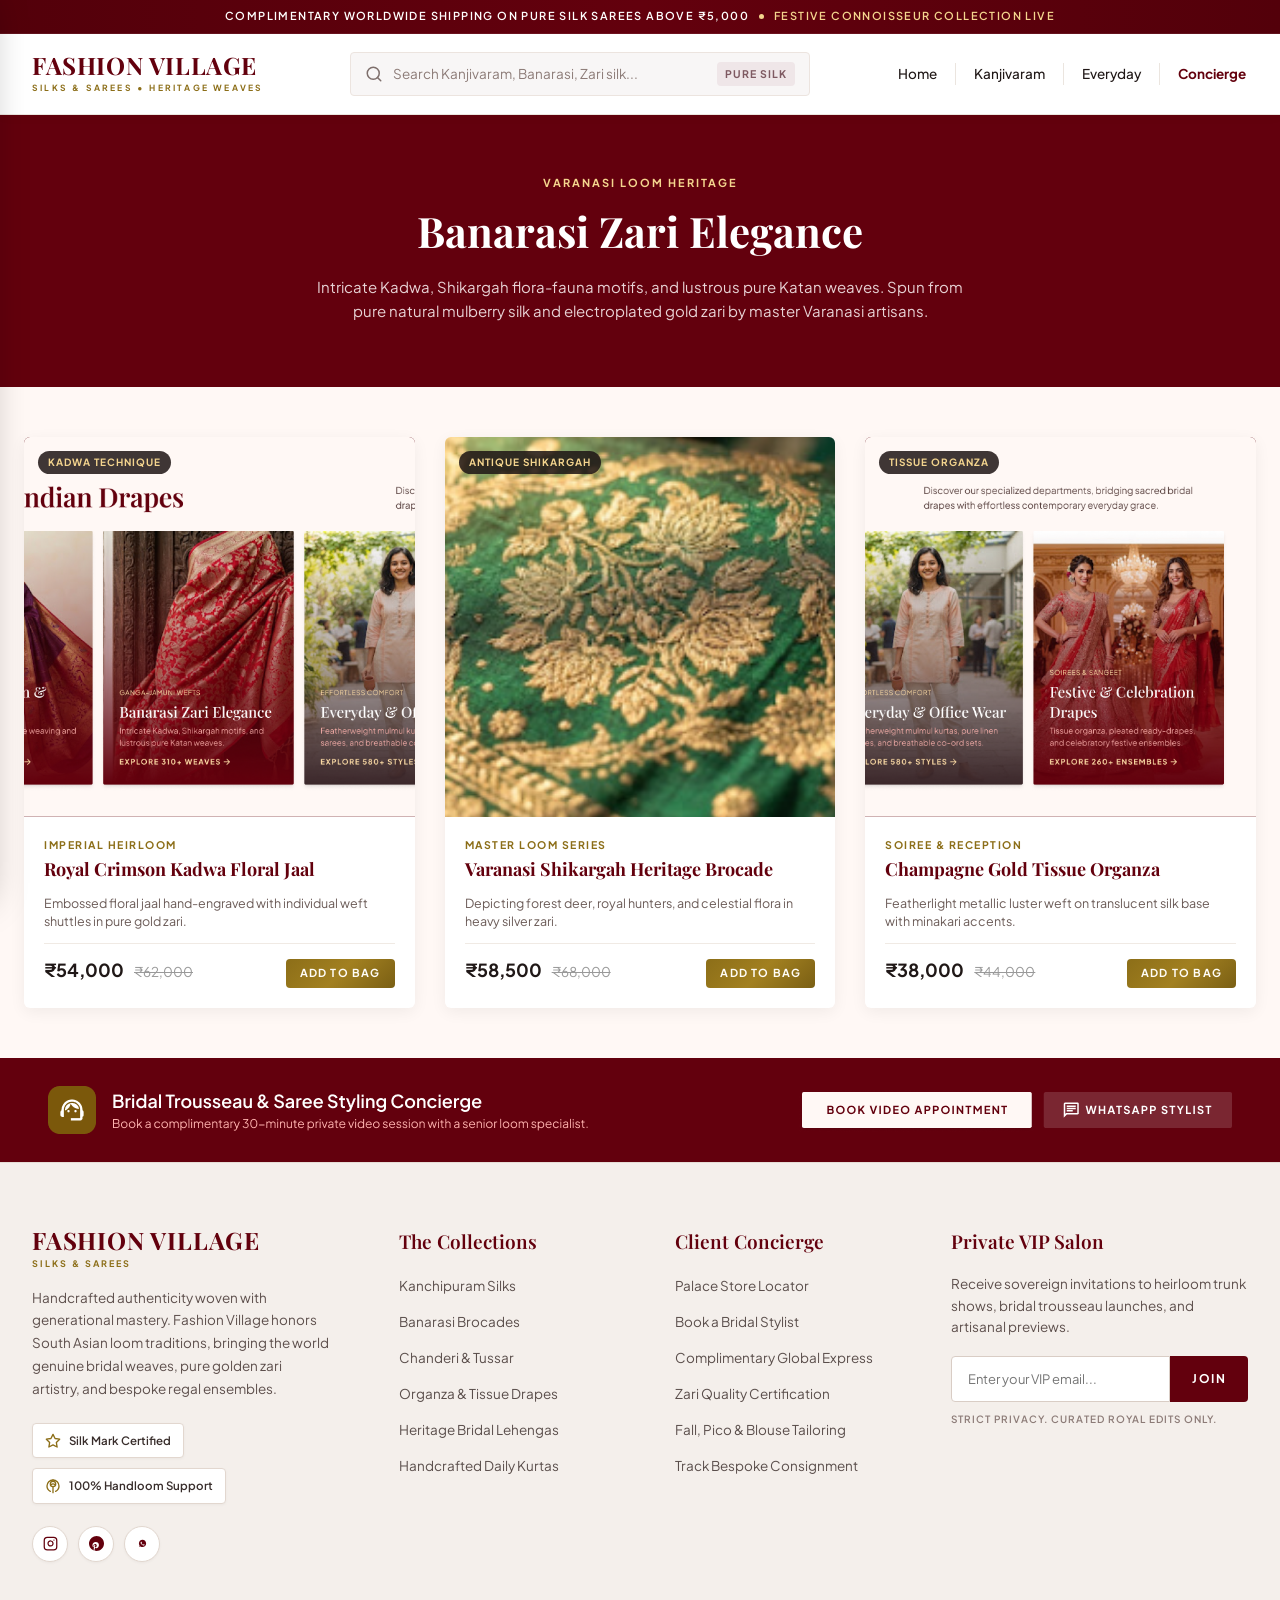
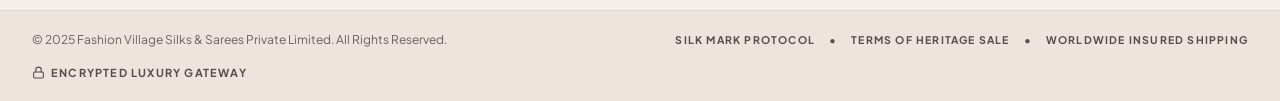
==== banarasi.html @ 93c4b596 "feat: Fashion Village luxury handloom heritage web platform" ====
<!DOCTYPE html>
<html lang="en">
<head>
  <meta charset="UTF-8">
  <meta name="viewport" content="width=device-width, initial-scale=1.0">
  <title>Banarasi Zari Elegance | Fashion Village Sovereign Vault</title>
  <meta name="description" content="Discover pure handwoven Banarasi Katan silk sarees, Kadwa weave heirlooms, and antique Shikargah brocades crafted along the ghats of Varanasi.">
  
  <link rel="preconnect" href="https://fonts.googleapis.com">
  <link rel="preconnect" href="https://fonts.gstatic.com" crossorigin>
  <link href="https://fonts.googleapis.com/css2?family=Cormorant+Garamond:ital,wght@0,400;0,600;0,700;1,400;1,600&family=Playfair+Display:ital,wght@0,400;0,600;0,700;1,400;1,600;1,700&family=Plus+Jakarta+Sans:wght@300;400;500;600;700&display=swap" rel="stylesheet">
  
  <link rel="stylesheet" href="css/style.css">
  <style>
    .page-hero {
      background-color: var(--color-maroon);
      color: #FFFFFF;
      padding: 60px 0 40px;
      text-align: center;
      position: relative;
    }
    .page-title {
      font-family: var(--font-serif);
      font-size: 42px;
      margin-bottom: 12px;
    }
    .page-desc {
      font-size: 15px;
      color: #E8D2D5;
      max-width: 650px;
      margin: 0 auto 24px;
      line-height: 1.6;
    }
    .products-grid {
      display: grid;
      grid-template-columns: repeat(auto-fit, minmax(280px, 1fr));
      gap: 30px;
      padding: 50px 0;
    }
    .prod-card {
      background: #FFFFFF;
      border-radius: 6px;
      overflow: hidden;
      box-shadow: 0 4px 16px rgba(0,0,0,0.06);
      transition: transform 0.25s ease, box-shadow 0.25s ease;
      display: flex;
      flex-direction: column;
    }
    .prod-card:hover {
      transform: translateY(-4px);
      box-shadow: 0 12px 30px rgba(0,0,0,0.12);
    }
    .prod-img-box {
      height: 380px;
      background: #5B000C;
      position: relative;
      overflow: hidden;
    }
    .prod-img-box img {
      width: 100%;
      height: 100%;
      object-fit: cover;
      transition: transform 0.4s ease;
    }
    .prod-card:hover .prod-img-box img {
      transform: scale(1.04);
    }
    .prod-tag {
      position: absolute;
      top: 14px;
      left: 14px;
      background: rgba(30, 20, 20, 0.85);
      color: var(--color-gold-light);
      font-size: 10px;
      font-weight: 700;
      letter-spacing: 1px;
      padding: 4px 10px;
      border-radius: 999px;
    }
    .prod-info {
      padding: 20px;
      flex: 1;
      display: flex;
      flex-direction: column;
    }
    .prod-cat {
      font-size: 10.5px;
      font-weight: 700;
      letter-spacing: 1.5px;
      color: var(--color-gold-deep);
      text-transform: uppercase;
    }
    .prod-name {
      font-family: var(--font-serif);
      font-size: 18px;
      color: var(--color-maroon);
      margin: 6px 0 12px;
      line-height: 1.3;
    }
    .prod-price-row {
      display: flex;
      align-items: baseline;
      gap: 10px;
      margin-top: auto;
      padding-top: 12px;
      border-top: 1px solid #F0EAE4;
    }
    .prod-price {
      font-size: 18px;
      font-weight: 700;
      color: var(--color-text-dark);
    }
    .prod-strike {
      font-size: 13.5px;
      color: #999;
      text-decoration: line-through !important;
    }
  </style>
</head>
<body>

  <!-- Top Announcement Bar -->
  <aside class="top-announcement-bar" role="region" aria-label="Announcements">
    <div class="announcement-text">
      <span>COMPLIMENTARY WORLDWIDE SHIPPING ON PURE SILK SAREES ABOVE &#8377;5,000</span>
      <span class="dot"></span>
      <span style="color:var(--color-gold-light);">FESTIVE CONNOISSEUR COLLECTION LIVE</span>
    </div>
  </aside>

  <!-- Coded Luxury Header Navigation -->
  <header class="site-header">
    <div class="header-container">
            <!-- Mobile Hamburger Button -->
      <button type="button" class="mobile-menu-btn" id="mobile-menu-toggle" aria-label="Open Mobile Menu">
        <svg width="24" height="24" viewBox="0 0 24 24" fill="none" stroke="currentColor" stroke-width="2" stroke-linecap="round" stroke-linejoin="round">
          <line x1="3" y1="12" x2="21" y2="12"></line>
          <line x1="3" y1="6" x2="21" y2="6"></line>
          <line x1="3" y1="18" x2="21" y2="18"></line>
        </svg>
      </button>

      <a href="index.html" class="brand-logo">
        <span class="brand-name">FASHION VILLAGE</span>
        <span class="brand-sub">SILKS &amp; SAREES &bull; HERITAGE WEAVES</span>
      </a>

      <div class="search-container">
        <div class="search-bar">
          <span class="search-icon">
            <svg width="18" height="18" viewBox="0 0 24 24" fill="none" stroke="currentColor" stroke-width="2" stroke-linecap="round" stroke-linejoin="round">
              <circle cx="11" cy="11" r="8"></circle>
              <line x1="21" y1="21" x2="16.65" y2="16.65"></line>
            </svg>
          </span>
          <input type="text" id="search-input" class="search-input" placeholder="Search Kanjivaram, Banarasi, Zari silk..." autocomplete="off">
          <span class="search-pill">PURE SILK</span>
        </div>
      </div>

      <div class="header-nav-actions">
        <a href="index.html" class="nav-action-item">Home</a>
        <span class="header-v-divider"></span>
        <a href="kanjivaram.html" class="nav-action-item">Kanjivaram</a>
        <span class="header-v-divider"></span>
        <a href="everyday.html" class="nav-action-item">Everyday</a>
        <span class="header-v-divider"></span>
        <a href="concierge.html" class="nav-action-item" style="color:var(--color-maroon); font-weight:700;">Concierge</a>
      </div>
    </div>
  </header>

  <!-- Category Hero Banner -->
  <section class="page-hero">
    <div class="section-frame" style="padding: 0 24px;">
      <div style="font-size: 11px; font-weight: 700; letter-spacing: 2px; color: var(--color-gold-light); text-transform: uppercase; margin-bottom: 8px;">Varanasi Loom Heritage</div>
      <h1 class="page-title">Banarasi Zari Elegance</h1>
      <p class="page-desc">
        Intricate Kadwa, Shikargah flora-fauna motifs, and lustrous pure Katan weaves. Spun from pure natural mulberry silk and electroplated gold zari by master Varanasi artisans.
      </p>
    </div>
  </section>

  <!-- Product Showcase Grid -->
  <main class="section-bleed" style="background-color: #FFF8F5;">
    <div class="section-frame" style="padding: 0 24px;">
      <div class="products-grid">
        
        <!-- Saree 1 -->
        <div class="prod-card">
          <div class="prod-img-box">
            <img src="images/Section - 3. Category Showcase Grid.png" style="object-position: 33% center;" alt="Royal Red Banarasi Kadwa">
            <span class="prod-tag">KADWA TECHNIQUE</span>
          </div>
          <div class="prod-info">
            <span class="prod-cat">Imperial Heirloom</span>
            <h3 class="prod-name">Royal Crimson Kadwa Floral Jaal</h3>
            <p style="font-size:12.5px; color:#6B5B57; margin-bottom:12px;">Embossed floral jaal hand-engraved with individual weft shuttles in pure gold zari.</p>
            <div class="prod-price-row">
              <span class="prod-price" data-inr-price="54000">&#8377;54,000</span>
              <span class="prod-strike" data-inr-price="62000">&#8377;62,000</span>
              <button type="button" class="btn-submit" style="margin-left:auto; padding:6px 14px; font-size:11px;" onclick="showToast('Added to Bag')">Add to Bag</button>
            </div>
          </div>
        </div>

        <!-- Saree 2 -->
        <div class="prod-card">
          <div class="prod-img-box">
            <img src="assets/hero_swatch_clean.png" alt="Shikargah Pure Silver Zari Brocade">
            <span class="prod-tag">ANTIQUE SHIKARGAH</span>
          </div>
          <div class="prod-info">
            <span class="prod-cat">Master Loom Series</span>
            <h3 class="prod-name">Varanasi Shikargah Heritage Brocade</h3>
            <p style="font-size:12.5px; color:#6B5B57; margin-bottom:12px;">Depicting forest deer, royal hunters, and celestial flora in heavy silver zari.</p>
            <div class="prod-price-row">
              <span class="prod-price" data-inr-price="58500">&#8377;58,500</span>
              <span class="prod-strike" data-inr-price="68000">&#8377;68,000</span>
              <button type="button" class="btn-submit" style="margin-left:auto; padding:6px 14px; font-size:11px;" onclick="showToast('Added to Bag')">Add to Bag</button>
            </div>
          </div>
        </div>

        <!-- Saree 3 -->
        <div class="prod-card">
          <div class="prod-img-box">
            <img src="images/Section - 3. Category Showcase Grid.png" style="object-position: right center;" alt="Champagne Gold Tissue Organza">
            <span class="prod-tag">TISSUE ORGANZA</span>
          </div>
          <div class="prod-info">
            <span class="prod-cat">Soiree &amp; Reception</span>
            <h3 class="prod-name">Champagne Gold Tissue Organza</h3>
            <p style="font-size:12.5px; color:#6B5B57; margin-bottom:12px;">Featherlight metallic luster weft on translucent silk base with minakari accents.</p>
            <div class="prod-price-row">
              <span class="prod-price" data-inr-price="38000">&#8377;38,000</span>
              <span class="prod-strike" data-inr-price="44000">&#8377;44,000</span>
              <button type="button" class="btn-submit" style="margin-left:auto; padding:6px 14px; font-size:11px;" onclick="showToast('Added to Bag')">Add to Bag</button>
            </div>
          </div>
        </div>

      </div>
    </div>
  </main>

  <!-- Concierge Banner -->
  <section class="section-bleed bleed-concierge">
    <div class="section-frame">
      <img src="images/Section - Interactive Concierge Banner.png" alt="Bridal Trousseau Concierge">
      <a href="concierge.html" class="hotspot" style="left: 62.6%; top: 32.7%; width: 17.6%; height: 34.6%;" title="Book Video Appointment"></a>
      <a href="concierge.html" class="hotspot" style="left: 81.8%; top: 32.7%; width: 14.4%; height: 34.6%;" title="WhatsApp Stylist"></a>
    </div>
  </section>

  <!-- Footer -->
  <footer class="luxury-footer" id="site-footer">
    
    <!-- Main Footer 4 Columns -->
    <div class="footer-main">
      
      <!-- Brand & Craftsmanship Column -->
      <div class="footer-brand-col">
        <div class="footer-brand-title">FASHION VILLAGE</div>
        <div class="footer-brand-tagline">SILKS &amp; SAREES</div>
        <p class="footer-brand-desc">
          Handcrafted authenticity woven with generational mastery. Fashion Village honors South Asian loom traditions, bringing the world genuine bridal weaves, pure golden zari artistry, and bespoke regal ensembles.
        </p>

        <!-- Trust Badges (Silk Mark & Handloom Support) -->
        <div class="footer-badges-row">
          <div class="footer-trust-badge" title="Certified Pure Silk by Silk Mark Organization of India">
            <svg width="16" height="16" viewBox="0 0 24 24" fill="none" stroke="currentColor" stroke-width="2" stroke-linecap="round" stroke-linejoin="round">
              <path d="M12 2l3.09 6.26L22 9.27l-5 4.87 1.18 6.88L12 17.77l-6.18 3.25L7 14.14 2 9.27l6.91-1.01L12 2z"></path>
            </svg>
            <span>Silk Mark Certified</span>
          </div>
          <div class="footer-trust-badge" title="100% Direct Master Weaver Guild Empowerment">
            <svg width="16" height="16" viewBox="0 0 24 24" fill="none" stroke="currentColor" stroke-width="2" stroke-linecap="round" stroke-linejoin="round">
              <path d="M12 22v-9"></path>
              <path d="M9 10a5 5 0 0 1 6 0"></path>
              <path d="M12 13a4 4 0 0 0 4-4 4 4 0 0 0-8 0 4 4 0 0 0 4 4z"></path>
              <path d="M12 3a9 9 0 0 0-9 9c0 3.5 2 6.5 5 8"></path>
              <path d="M12 3a9 9 0 0 1 9 9c0 3.5-2 6.5-5 8"></path>
            </svg>
            <span>100% Handloom Support</span>
          </div>
        </div>

        <!-- Social Channels -->
        <div class="footer-social-row">
          <a href="#" class="footer-social-icon" title="Instagram @FashionVillageSilks" onclick="showToast('Follow @FashionVillageSilks on Instagram')">
            <svg width="15" height="15" viewBox="0 0 24 24" fill="none" stroke="currentColor" stroke-width="2" stroke-linecap="round" stroke-linejoin="round">
              <rect x="2" y="2" width="20" height="20" rx="5" ry="5"></rect>
              <path d="M16 11.37A4 4 0 1 1 12.63 8 4 4 0 0 1 16 11.37z"></path>
              <line x1="17.5" y1="6.5" x2="17.51" y2="6.5"></line>
            </svg>
          </a>
          <a href="#" class="footer-social-icon" title="Pinterest Lookbooks" onclick="showToast('Explore our Lookbooks on Pinterest')">
            <svg width="15" height="15" viewBox="0 0 24 24" fill="currentColor">
              <path d="M12 0a12 12 0 0 0-4.37 23.18c-.06-.99-.1-2.52.02-3.61l.73-3.11s-.18-.37-.18-.92c0-.86.5-1.5 1.12-1.5.53 0 .78.4.78.88 0 .53-.34 1.33-.51 2.07-.15.61.3 1.11.9 1.11 1.08 0 1.91-1.14 1.91-2.79 0-1.46-1.05-2.48-2.55-2.48-1.74 0-2.76 1.3-2.76 2.65 0 .52.2 1.08.45 1.39.05.06.06.12.04.18l-.17.69c-.03.11-.1.15-.22.1-1.02-.47-1.66-1.95-1.66-3.14 0-2.56 1.86-4.91 5.36-4.91 2.81 0 5 2 5 4.69 0 2.8-1.76 5.05-4.21 5.05-.82 0-1.6-.43-1.86-.94l-.51 1.94c-.18.71-.68 1.6-1.01 2.15A11.99 11.99 0 0 0 12 24c6.63 0 12-5.37 12-12S18.63 0 12 0z"/>
            </svg>
          </a>
          <a href="#" class="footer-social-icon" title="WhatsApp Concierge" onclick="openDrawer(document.getElementById('whatsapp-drawer'))">
            <svg width="15" height="15" viewBox="0 0 24 24" fill="currentColor">
              <path d="M12.031 6.172c-3.181 0-5.767 2.586-5.768 5.766-.001 1.298.38 2.27 1.019 3.287l-.582 2.128 2.182-.573c.978.58 1.911.928 3.145.929 3.178 0 5.767-2.587 5.768-5.766.001-3.187-2.575-5.771-5.764-5.771zm3.392 8.244c-.144.405-.837.774-1.17.824-.312.045-.698.077-2.008-.466-1.579-.654-2.597-2.261-2.677-2.367-.077-.105-.635-.847-.635-1.616 0-.769.404-1.148.547-1.306.144-.158.314-.198.418-.198.106 0 .211.002.304.006.098.005.23-.037.36.275.134.321.458 1.116.498 1.198.04.081.067.176.013.282-.053.107-.08.175-.16.269-.08.093-.169.208-.241.279-.08.079-.164.165-.07.327.093.162.417.689.896 1.115.616.549 1.135.719 1.298.8.162.081.258.07.354-.041.096-.111.411-.479.521-.643.111-.164.22-.137.37-.082.15.054.957.451 1.121.533.164.082.274.122.314.19.04.068.04.394-.104.799z"/>
            </svg>
          </a>
        </div>
      </div>

      <!-- Column 2: The Collections -->
      <div>
        <div class="footer-col-title">The Collections</div>
        <ul class="footer-links-list">
          <li><a href="kanjivaram.html">Kanchipuram Silks</a></li>
          <li><a href="banarasi.html">Banarasi Brocades</a></li>
          <li><a href="everyday.html">Chanderi &amp; Tussar</a></li>
          <li><a href="banarasi.html">Organza &amp; Tissue Drapes</a></li>
          <li><a href="kanjivaram.html">Heritage Bridal Lehengas</a></li>
          <li><a href="everyday.html">Handcrafted Daily Kurtas</a></li>
        </ul>
      </div>

      <!-- Column 3: Client Concierge -->
      <div>
        <div class="footer-col-title">Client Concierge</div>
        <ul class="footer-links-list">
          <li><a href="#" onclick="openModal(document.getElementById('store-modal'))">Palace Store Locator</a></li>
          <li><a href="#" onclick="openModal(document.getElementById('appointment-modal'))">Book a Bridal Stylist</a></li>
          <li><a href="#" onclick="showToast('Complimentary insured global express shipping on all pure silks.')">Complimentary Global Express</a></li>
          <li><a href="#" onclick="showToast('Every saree carries certified 100% Tested Silver-Gilt Zari Assay.')">Zari Quality Certification</a></li>
          <li><a href="#" onclick="showToast('Bespoke pico, fall edging and pure silk blouse customization included.')">Fall, Pico &amp; Blouse Tailoring</a></li>
          <li><a href="#" onclick="showToast('Bespoke bridal trousseau tracking active for VIP consignments.')">Track Bespoke Consignment</a></li>
        </ul>
      </div>

      <!-- Column 4: Private VIP Salon -->
      <div>
        <div class="footer-col-title">Private VIP Salon</div>
        <p class="vip-salon-desc">
          Receive sovereign invitations to heirloom trunk shows, bridal trousseau launches, and artisanal previews.
        </p>
        <form class="vip-salon-form" onsubmit="event.preventDefault(); subscribeNewsletter();">
          <input type="email" id="newsletter-email" class="vip-salon-input" placeholder="Enter your VIP email..." required>
          <button type="submit" class="vip-salon-btn">JOIN</button>
        </form>
        <div class="vip-salon-note">STRICT PRIVACY. CURATED ROYAL EDITS ONLY.</div>
      </div>

    </div>

    <!-- Bottom Copyright & Policy Links -->
    <div class="footer-bottom-bar">
      <div class="footer-bottom-inner">
        <div>&copy; 2025 Fashion Village Silks &amp; Sarees Private Limited. All Rights Reserved.</div>
        <div class="footer-bottom-links">
          <a href="#" onclick="showToast('Silk Mark Protocol: Verified Pure Natural Mulberry Silk')">SILK MARK PROTOCOL</a>
          <span>&bull;</span>
          <a href="#" onclick="showToast('Terms of Heritage Sale: Generational Guild Authenticity Guarantee')">TERMS OF HERITAGE SALE</a>
          <span>&bull;</span>
          <a href="#" onclick="showToast('Worldwide Insured Express Delivery via DHL Luxury Express')">WORLDWIDE INSURED SHIPPING</a>
        </div>
        <div class="footer-secure-tag">
          <svg width="13" height="13" viewBox="0 0 24 24" fill="none" stroke="currentColor" stroke-width="2" stroke-linecap="round" stroke-linejoin="round">
            <rect x="3" y="11" width="18" height="11" rx="2" ry="2"></rect>
            <path d="M7 11V7a5 5 0 0 1 10 0v4"></path>
          </svg>
          <span>ENCRYPTED LUXURY GATEWAY</span>
        </div>
      </div>
    </div>

  </footer>

    <!-- Slide-Over Drawers -->
  <div class="drawer-overlay" id="drawer-overlay"></div>

  <!-- Mobile Navigation Drawer (Luxury High-Fashion Editorial) -->
  <div class="drawer-container drawer-left" id="mobile-nav-drawer" role="dialog" aria-modal="true" aria-labelledby="mobile-nav-title">
    <div class="drawer-header">
      <div class="drawer-brand-wrap">
        <span class="drawer-brand-eyebrow">FASHION VILLAGE</span>
        <h2 class="drawer-title" id="mobile-nav-title">Sovereign Vaults</h2>
      </div>
      <button type="button" class="drawer-close-btn" aria-label="Close navigation menu">
        <svg width="18" height="18" viewBox="0 0 24 24" fill="none" stroke="currentColor" stroke-width="2" stroke-linecap="round" stroke-linejoin="round">
          <line x1="18" y1="6" x2="6" y2="18"></line>
          <line x1="6" y1="6" x2="18" y2="18"></line>
        </svg>
      </button>
    </div>

    <div class="drawer-body">
      <!-- Section Label: Curated Collections -->
      <div class="drawer-section-heading">Heirloom Curations</div>

      <ul class="mobile-nav-list">
        <!-- 1. 2025 Sovereign Edit -->
        <li class="mobile-nav-item">
          <a href="index.html" class="mobile-nav-link">
            <div class="mobile-nav-link-content">
              <div class="mobile-nav-link-title-row">
                <span class="mobile-nav-link-title">2025 Sovereign Edit</span>
                <span class="mobile-nav-badge">NEW</span>
              </div>
              <span class="mobile-nav-link-sub">Autumn / Winter Bridal Edition</span>
            </div>
            <svg class="mobile-nav-arrow" width="16" height="16" viewBox="0 0 24 24" fill="none" stroke="currentColor" stroke-width="2" stroke-linecap="round" stroke-linejoin="round">
              <polyline points="9 18 15 12 9 6"></polyline>
            </svg>
          </a>
        </li>

        <!-- 2. Bridal Kanchipuram -->
        <li class="mobile-nav-item">
          <a href="kanjivaram.html" class="mobile-nav-link">
            <div class="mobile-nav-link-content">
              <div class="mobile-nav-link-title-row">
                <span class="mobile-nav-link-title">Bridal Kanchipuram</span>
              </div>
              <span class="mobile-nav-link-sub">Pure Korvai &amp; Certified Tested Zari</span>
            </div>
            <svg class="mobile-nav-arrow" width="16" height="16" viewBox="0 0 24 24" fill="none" stroke="currentColor" stroke-width="2" stroke-linecap="round" stroke-linejoin="round">
              <polyline points="9 18 15 12 9 6"></polyline>
            </svg>
          </a>
        </li>

        <!-- 3. Banarasi Heritage -->
        <li class="mobile-nav-item">
          <a href="banarasi.html" class="mobile-nav-link active">
            <div class="mobile-nav-link-content">
              <div class="mobile-nav-link-title-row">
                <span class="mobile-nav-link-title" style="color:var(--color-maroon);">Banarasi Heritage</span>
              </div>
              <span class="mobile-nav-link-sub">Katan Brocade &amp; Antique Kadwa</span>
            </div>
            <svg class="mobile-nav-arrow" width="16" height="16" viewBox="0 0 24 24" fill="none" stroke="currentColor" stroke-width="2" stroke-linecap="round" stroke-linejoin="round">
              <polyline points="9 18 15 12 9 6"></polyline>
            </svg>
          </a>
        </li>

        <!-- 4. Everyday Grace -->
        <li class="mobile-nav-item">
          <a href="everyday.html" class="mobile-nav-link">
            <div class="mobile-nav-link-content">
              <div class="mobile-nav-link-title-row">
                <span class="mobile-nav-link-title">Everyday Grace</span>
              </div>
              <span class="mobile-nav-link-sub">Mulmul Cotton &amp; Handloom Linen</span>
            </div>
            <svg class="mobile-nav-arrow" width="16" height="16" viewBox="0 0 24 24" fill="none" stroke="currentColor" stroke-width="2" stroke-linecap="round" stroke-linejoin="round">
              <polyline points="9 18 15 12 9 6"></polyline>
            </svg>
          </a>
        </li>

        <!-- 5. Weaver Craftsmanship -->
        <li class="mobile-nav-item">
          <a href="story.html" class="mobile-nav-link">
            <div class="mobile-nav-link-content">
              <div class="mobile-nav-link-title-row">
                <span class="mobile-nav-link-title">Weaver Craftsmanship</span>
              </div>
              <span class="mobile-nav-link-sub">45-Year Sacred Guild Archives</span>
            </div>
            <svg class="mobile-nav-arrow" width="16" height="16" viewBox="0 0 24 24" fill="none" stroke="currentColor" stroke-width="2" stroke-linecap="round" stroke-linejoin="round">
              <polyline points="9 18 15 12 9 6"></polyline>
            </svg>
          </a>
        </li>

        <!-- 6. Styling Concierge Suite -->
        <li class="mobile-nav-item">
          <a href="concierge.html" class="mobile-nav-link">
            <div class="mobile-nav-link-content">
              <div class="mobile-nav-link-title-row">
                <span class="mobile-nav-link-title" style="color:var(--color-gold-deep);">Styling Concierge Suite</span>
                <span class="mobile-nav-badge" style="background:#FAF0D7; color:#8C6E18;">4K VIDEO</span>
              </div>
              <span class="mobile-nav-link-sub">Private Loom Video Consultations</span>
            </div>
            <svg class="mobile-nav-arrow" width="16" height="16" viewBox="0 0 24 24" fill="none" stroke="currentColor" stroke-width="2" stroke-linecap="round" stroke-linejoin="round">
              <polyline points="9 18 15 12 9 6"></polyline>
            </svg>
          </a>
        </li>
      </ul>

      <!-- Section Label: Client Concierge Actions -->
      <div class="drawer-actions-box">
        <div class="drawer-section-heading" style="margin-bottom:8px;">Bespoke Services</div>

        <button type="button" class="drawer-action-btn" onclick="openModal(document.getElementById('store-modal'))">
          <svg width="17" height="17" viewBox="0 0 24 24" fill="none" stroke="currentColor" stroke-width="2" stroke-linecap="round" stroke-linejoin="round">
            <path d="M21 10c0 7-9 13-9 13s-9-6-9-13a9 9 0 0 1 18 0z"></path>
            <circle cx="12" cy="10" r="3"></circle>
          </svg>
          <span>Find a Flagship Boutique</span>
        </button>

        <button type="button" class="drawer-action-btn trigger-appointment">
          <svg width="17" height="17" viewBox="0 0 24 24" fill="none" stroke="currentColor" stroke-width="2" stroke-linecap="round" stroke-linejoin="round">
            <rect x="3" y="4" width="18" height="18" rx="2" ry="2"></rect>
            <line x1="16" y1="2" x2="16" y2="6"></line>
            <line x1="8" y1="2" x2="8" y2="6"></line>
            <line x1="3" y1="10" x2="21" y2="10"></line>
          </svg>
          <span>Book Private Video Trial</span>
        </button>

        <button type="button" class="drawer-action-btn drawer-action-whatsapp trigger-whatsapp">
          <svg width="17" height="17" viewBox="0 0 24 24" fill="currentColor">
            <path d="M12.031 6.172c-3.181 0-5.767 2.586-5.768 5.766-.001 1.298.38 2.27 1.019 3.287l-.582 2.128 2.182-.573c.978.58 1.911.928 3.145.929 3.178 0 5.767-2.587 5.768-5.766.001-3.187-2.575-5.771-5.764-5.771zm3.392 8.244c-.144.405-.837.774-1.17.824-.312.045-.698.077-2.008-.466-1.579-.654-2.597-2.261-2.677-2.367-.077-.105-.635-.847-.635-1.616 0-.769.404-1.148.547-1.306.144-.158.314-.198.418-.198.106 0 .211.002.304.006.098.005.23-.037.36.275.134.321.458 1.116.498 1.198.04.081.067.176.013.282-.053.107-.08.175-.16.269-.08.093-.169.208-.241.279-.08.079-.164.165-.07.327.093.162.417.689.896 1.115.616.549 1.135.719 1.298.8.162.081.258.07.354-.041.096-.111.411-.479.521-.643.111-.164.22-.137.37-.082.15.054.957.451 1.121.533.164.082.274.122.314.19.04.068.04.394-.104.799z"/>
          </svg>
          <div style="display:flex; flex-direction:column; gap:1px;">
            <span>WhatsApp Senior Stylist</span>
            <span style="font-size:10px; color:#128C7E; font-weight:500;">Online Now &bull; Instant Loom Broadcast</span>
          </div>
        </button>
      </div>

      <!-- Trust Stamp Inside Drawer -->
      <div class="drawer-trust-footer">
        <div class="drawer-trust-text">Silk Mark Certified &bull; Pure Silver Zari</div>
        <div class="drawer-trust-sub">Insured Express Shipping to 34+ Countries</div>
      </div>
    </div>
  </div>

  <div class="toast-container" id="toast-container"></div>
  <script src="js/main.js"></script>
</body>
</html>
---- css/style.css ----
/* ==========================================================================
   FASHION VILLAGE - HERITAGE WEAVES & SILKS
   Clean Luxury Design System & Pixel-Perfect Alignment
   ========================================================================== */

/* --------------------------------------------------------------------------
   1. Design Tokens
   -------------------------------------------------------------------------- */
:root {
  --color-maroon: #63000D;
  --color-maroon-dark: #460009;
  --color-gold: #C59A45;
  --color-gold-deep: #8C6E18;
  --color-gold-light: #F4D58E;
  --color-text-dark: #201817;
  --color-text-body: #4A3F3D;
  --color-text-muted: #7E6F6C;
  --color-border: #EBE5DF;
  --color-footer-bg: #1B1514;
  --color-footer-border: rgba(255, 255, 255, 0.1);

  --font-serif: 'Playfair Display', 'Cormorant Garamond', Georgia, serif;
  --font-sans: 'Plus Jakarta Sans', -apple-system, BlinkMacSystemFont, 'Segoe UI', Roboto, sans-serif;

  --max-width: 1280px;
}

/* --------------------------------------------------------------------------
   2. Reset & Global Styles (NO UNDERLINES ANYWHERE)
   -------------------------------------------------------------------------- */
*, *::before, *::after {
  box-sizing: border-box;
  margin: 0;
  padding: 0;
}

html {
  scroll-behavior: smooth;
  -webkit-font-smoothing: antialiased;
}

body {
  font-family: var(--font-sans);
  background-color: #FAF8F5;
  color: var(--color-text-dark);
  line-height: 1.5;
  overflow-x: hidden;
}

/* Strictly disable all underlines across all states */
a, a:hover, a:focus, a:active, a:visited {
  text-decoration: none !important;
  color: inherit;
}

button {
  cursor: pointer;
  border: none;
  background: none;
  font: inherit;
}

input, select, textarea {
  font: inherit;
  border: none;
  outline: none;
  background: none;
}

img {
  display: block;
  width: 100%;
  height: auto;
}

/* --------------------------------------------------------------------------
   3. Top Announcement Bar
   -------------------------------------------------------------------------- */
.top-announcement-bar {
  background: linear-gradient(90deg, #53000A 0%, #63000D 50%, #53000A 100%);
  color: #FFFFFF;
  height: 34px;
  display: flex;
  align-items: center;
  justify-content: center;
  position: relative;
  overflow: hidden;
  border-bottom: 1px solid rgba(255, 255, 255, 0.08);
  z-index: 100;
  padding: 0 16px;
}

.announcement-text {
  font-size: 11px;
  font-weight: 600;
  letter-spacing: 1.4px;
  text-transform: uppercase;
  color: #FFFFFF;
  display: flex;
  align-items: center;
  gap: 10px;
  text-align: center;
}

.announcement-text .dot {
  width: 5px;
  height: 5px;
  border-radius: 50%;
  background-color: var(--color-gold-light);
  display: inline-block;
  flex-shrink: 0;
}

/* --------------------------------------------------------------------------
   4. Coded Luxury Header Navigation
   -------------------------------------------------------------------------- */
.site-header {
  background-color: #FFFFFF;
  border-bottom: 1px solid var(--color-border);
  position: sticky;
  top: 0;
  z-index: 90;
  box-shadow: 0 2px 10px rgba(0, 0, 0, 0.04);
}

.header-container {
  width: 100%;
  max-width: var(--max-width);
  height: 80px;
  margin: 0 auto;
  padding: 0 32px;
  display: flex;
  align-items: center;
  justify-content: space-between;
  gap: 20px;
}

/* Brand Logo (Unclipped & Crisp) */
.brand-logo {
  display: flex;
  flex-direction: column;
  text-decoration: none !important;
  flex-shrink: 0;
}

.brand-name {
  font-family: var(--font-serif);
  font-size: 24px;
  font-weight: 700;
  color: var(--color-maroon);
  letter-spacing: 0.6px;
  line-height: 1.05;
}

.brand-sub {
  font-size: 8.5px;
  font-weight: 700;
  letter-spacing: 2.2px;
  color: var(--color-gold-deep);
  text-transform: uppercase;
  margin-top: 4px;
}

/* Search Box in Header */
.search-container {
  flex: 1;
  max-width: 460px;
  position: relative;
}

.search-bar {
  display: flex;
  align-items: center;
  background-color: #F8F6F6;
  border: 1px solid #ECE4DF;
  border-radius: 4px;
  height: 44px;
  padding: 0 14px;
  transition: all 0.2s ease;
}

.search-bar:focus-within {
  background-color: #FFFFFF;
  border-color: var(--color-gold-deep);
  box-shadow: 0 0 0 3px rgba(197, 154, 69, 0.15);
}

.search-icon {
  margin-right: 10px;
  display: flex;
  align-items: center;
  color: #7E6F6C;
}

.search-input {
  flex: 1;
  font-size: 13.5px;
  color: var(--color-text-dark);
}

.search-input::placeholder {
  color: #8C7B77;
}

.search-pill {
  font-size: 10.5px;
  font-weight: 700;
  letter-spacing: 1px;
  color: #7E5961;
  background-color: #EFE6E8;
  padding: 4px 8px;
  border-radius: 4px;
  white-space: nowrap;
}

/* Autocomplete Dropdown */
.search-dropdown {
  position: absolute;
  top: calc(100% + 8px);
  left: 0;
  right: 0;
  background-color: #FFFFFF;
  border-radius: 8px;
  box-shadow: 0 16px 40px rgba(0, 0, 0, 0.16);
  border: 1px solid var(--color-border);
  padding: 16px;
  display: none;
  z-index: 150;
}

.search-dropdown.active {
  display: block;
}

.dropdown-section-title {
  font-size: 11px;
  font-weight: 700;
  letter-spacing: 1.2px;
  color: var(--color-text-muted);
  text-transform: uppercase;
  margin-bottom: 10px;
}

.dropdown-tags {
  display: flex;
  flex-wrap: wrap;
  gap: 8px;
  margin-bottom: 16px;
}

.dropdown-tag {
  font-size: 12px;
  background: #FBF9F6;
  color: var(--color-text-dark);
  padding: 6px 12px;
  border-radius: 999px;
  border: 1px solid var(--color-border);
  cursor: pointer;
  transition: 0.2s ease;
  text-decoration: none !important;
}

.dropdown-tag:hover {
  background: var(--color-maroon);
  color: #FFFFFF;
  border-color: var(--color-maroon);
}

.dropdown-item {
  display: flex;
  align-items: center;
  justify-content: space-between;
  padding: 8px 10px;
  border-radius: 4px;
  font-size: 13px;
  color: var(--color-text-dark);
  cursor: pointer;
  text-decoration: none !important;
}

.dropdown-item:hover {
  background-color: #FBF9F6;
  color: var(--color-maroon);
}

/* Header Right Actions */
.header-nav-actions {
  display: flex;
  align-items: center;
  gap: 16px;
}

.nav-action-item {
  display: flex;
  align-items: center;
  gap: 6px;
  font-size: 13.5px;
  font-weight: 500;
  color: var(--color-text-dark);
  cursor: pointer;
  padding: 6px 2px;
  text-decoration: none !important;
  transition: color 0.2s ease;
}

.nav-action-item:hover {
  color: var(--color-maroon);
}

.header-v-divider {
  width: 1px;
  height: 22px;
  background-color: var(--color-border);
}

.icon-action-btn {
  position: relative;
  display: flex;
  align-items: center;
  justify-content: center;
  width: 38px;
  height: 38px;
  border-radius: 50%;
  color: var(--color-text-dark);
  cursor: pointer;
  transition: 0.2s ease;
  text-decoration: none !important;
}

.icon-action-btn:hover {
  background-color: #FBF9F6;
  color: var(--color-maroon);
}

.nav-counter-badge {
  position: absolute;
  top: 1px;
  right: -2px;
  min-width: 17px;
  height: 17px;
  padding: 0 4px;
  border-radius: 999px;
  display: flex;
  align-items: center;
  justify-content: center;
  font-size: 10px;
  font-weight: 700;
  color: #FFFFFF;
}

.badge-maroon { background-color: var(--color-maroon); }
.badge-gold   { background-color: var(--color-gold-deep); }

.user-avatar-circle {
  width: 38px;
  height: 38px;
  border-radius: 10px;
  border: 1.5px solid #201817;
  overflow: hidden;
  padding: 1px;
  background: #181212;
  cursor: pointer;
  transition: transform 0.2s ease;
}

.user-avatar-circle:hover {
  transform: scale(1.05);
}

.user-avatar-circle img {
  width: 100%;
  height: 100%;
  object-fit: cover;
  border-radius: 8px;
}

.currency-dropdown-box {
  position: absolute;
  top: calc(100% + 8px);
  right: 0;
  background: #FFFFFF;
  border: 1px solid var(--color-border);
  border-radius: 6px;
  box-shadow: 0 10px 30px rgba(0, 0, 0, 0.15);
  min-width: 140px;
  padding: 6px;
  display: none;
  z-index: 150;
}

.currency-dropdown-box.active {
  display: block;
}

/* Mobile Hamburger Menu Toggle */
.mobile-menu-btn {
  display: none;
  align-items: center;
  justify-content: center;
  width: 40px;
  height: 40px;
  color: var(--color-maroon);
  cursor: pointer;
}

/* --------------------------------------------------------------------------
   5. Section Architecture (Full-Bleed with Centered 1280px Frames)
   -------------------------------------------------------------------------- */
.section-bleed {
  width: 100%;
  position: relative;
  display: flex;
  flex-direction: column;
  align-items: center;
  justify-content: center;
}

.section-frame {
  width: 100%;
  max-width: var(--max-width);
  position: relative;
  margin: 0 auto;
}

/* Section Background Colors */
.bleed-hero         { background-color: var(--color-maroon); }
.bleed-concierge    { background-color: var(--color-maroon); }
.bleed-categories   { background-color: #FFF8F5; }
.bleed-bestsellers  { background-color: #FAF2EE; }
.bleed-everyday     { background-color: #FFF8F5; }
.bleed-craft        { background-color: #EEE7E3; }
.bleed-testimonials { background-color: #FFF8F5; }
.bleed-instagram    { background-color: #FAF2EE; }

/* --------------------------------------------------------------------------
   6. Interactive Hotspots Layer
   -------------------------------------------------------------------------- */
.hotspot {
  position: absolute;
  cursor: pointer;
  z-index: 10;
  border-radius: 4px;
  transition: all 0.25s cubic-bezier(0.16, 1, 0.3, 1);
  text-decoration: none !important;
  display: block;
}

.hotspot:hover {
  box-shadow: 0 0 0 2px rgba(212, 175, 55, 0.8), 0 8px 24px rgba(212, 175, 55, 0.35);
  background-color: rgba(255, 255, 255, 0.08);
}

.hotspot-product:hover {
  box-shadow: 0 0 0 2px rgba(99, 0, 13, 0.7), 0 12px 30px rgba(0, 0, 0, 0.2);
  background-color: rgba(255, 255, 255, 0.05);
}

.hotspot-tooltip {
  position: absolute;
  bottom: calc(100% + 8px);
  left: 50%;
  transform: translateX(-50%) translateY(4px);
  background: rgba(30, 20, 20, 0.95);
  color: #FFFFFF;
  font-size: 11px;
  font-weight: 600;
  letter-spacing: 0.8px;
  padding: 5px 12px;
  border-radius: 4px;
  white-space: nowrap;
  pointer-events: none;
  opacity: 0;
  transition: all 0.2s ease;
  z-index: 30;
  box-shadow: 0 4px 12px rgba(0, 0, 0, 0.25);
  border: 1px solid rgba(197, 154, 69, 0.3);
  text-decoration: none !important;
}

.hotspot:hover .hotspot-tooltip {
  opacity: 1;
  transform: translateX(-50%) translateY(0);
}

/* --------------------------------------------------------------------------
   7. Modals & Drawers
   -------------------------------------------------------------------------- */
.modal-overlay {
  position: fixed;
  inset: 0;
  background-color: rgba(25, 0, 4, 0.75);
  backdrop-filter: blur(6px);
  z-index: 300;
  display: flex;
  align-items: center;
  justify-content: center;
  padding: 20px;
  opacity: 0;
  visibility: hidden;
  transition: all 0.3s ease;
}

.modal-overlay.active {
  opacity: 1;
  visibility: visible;
}

.modal-dialog {
  background-color: #FFFFFF;
  border-radius: 8px;
  width: 100%;
  max-width: 600px;
  max-height: 90vh;
  overflow-y: auto;
  box-shadow: 0 25px 60px rgba(0, 0, 0, 0.35);
  transform: translateY(20px) scale(0.97);
  transition: all 0.3s ease;
  position: relative;
  border: 1px solid var(--color-border);
}

.modal-overlay.active .modal-dialog {
  transform: translateY(0) scale(1);
}

.quickview-grid {
  display: grid;
  grid-template-columns: 1fr 1.2fr;
  gap: 0;
}

@media (max-width: 768px) {
  .quickview-grid {
    grid-template-columns: 1fr;
  }
}

.modal-close-btn {
  position: absolute;
  top: 16px;
  right: 16px;
  width: 32px;
  height: 32px;
  border-radius: 50%;
  background-color: #FBF9F6;
  color: var(--color-text-dark);
  display: flex;
  align-items: center;
  justify-content: center;
  cursor: pointer;
  transition: 0.2s ease;
  z-index: 10;
  font-size: 20px;
}

.modal-close-btn:hover {
  background-color: var(--color-maroon);
  color: #FFFFFF;
}

.modal-header {
  padding: 24px 28px 16px;
  border-bottom: 1px solid var(--color-border);
}

.modal-title {
  font-family: var(--font-serif);
  font-size: 24px;
  font-weight: 700;
  color: var(--color-maroon);
}

.modal-subtitle {
  font-size: 13px;
  color: var(--color-text-muted);
  margin-top: 4px;
}

.modal-body {
  padding: 24px 28px;
}

.form-group {
  margin-bottom: 20px;
}

.form-label {
  display: block;
  font-size: 12px;
  font-weight: 700;
  letter-spacing: 0.8px;
  text-transform: uppercase;
  color: var(--color-text-dark);
  margin-bottom: 8px;
}

.form-input, .form-select, .form-textarea {
  width: 100%;
  padding: 12px 14px;
  background-color: #FAF8F5;
  border: 1px solid var(--color-border);
  border-radius: 4px;
  font-size: 14px;
  color: var(--color-text-dark);
  transition: 0.2s ease;
}

.form-input:focus, .form-select:focus, .form-textarea:focus {
  background-color: #FFFFFF;
  border-color: var(--color-gold-deep);
  box-shadow: 0 0 0 3px rgba(197, 154, 69, 0.15);
}

.slot-pills-grid {
  display: grid;
  grid-template-columns: repeat(2, 1fr);
  gap: 10px;
}

.slot-pill {
  padding: 10px 14px;
  border: 1px solid var(--color-border);
  border-radius: 4px;
  font-size: 12.5px;
  font-weight: 600;
  text-align: center;
  cursor: pointer;
  background: #FBF9F6;
  color: var(--color-text-dark);
  transition: 0.2s ease;
}

.slot-pill:hover {
  border-color: var(--color-maroon);
  background: #FFF;
}

.slot-pill.selected {
  background: var(--color-maroon);
  color: #FFFFFF;
  border-color: var(--color-maroon);
}

.btn-submit {
  display: inline-flex;
  align-items: center;
  justify-content: center;
  gap: 8px;
  background-image: linear-gradient(135deg, #8C6E18 0%, #A28020 50%, #7A5F14 100%);
  color: #FFFDF7;
  font-size: 13px;
  font-weight: 700;
  letter-spacing: 1.2px;
  text-transform: uppercase;
  padding: 14px 28px;
  border-radius: 4px;
  cursor: pointer;
  transition: 0.2s ease;
  text-decoration: none !important;
}

.btn-submit:hover {
  transform: translateY(-2px);
  box-shadow: 0 6px 20px rgba(140, 110, 24, 0.35);
}

/* Slide-Over Drawers (Cart, Wishlist, WhatsApp, Mobile Nav) */
.drawer-overlay {
  position: fixed;
  inset: 0;
  background-color: rgba(0, 0, 0, 0.55);
  backdrop-filter: blur(4px);
  z-index: 250;
  opacity: 0;
  visibility: hidden;
  transition: all 0.3s ease;
}

.drawer-overlay.active {
  opacity: 1;
  visibility: visible;
}

.drawer-container {
  position: fixed;
  top: 0;
  right: 0;
  bottom: 0;
  width: 100%;
  max-width: 420px;
  background-color: #FFFFFF;
  box-shadow: -10px 0 35px rgba(0, 0, 0, 0.25);
  z-index: 260;
  transform: translateX(100%);
  transition: transform 0.3s ease;
  display: flex;
  flex-direction: column;
}

.drawer-container.active {
  transform: translateX(0);
}

.drawer-left {
  right: auto;
  left: 0;
  transform: translateX(-100%);
}

.drawer-left.active {
  transform: translateX(0);
}

.drawer-header {
  padding: 20px 24px;
  border-bottom: 1px solid var(--color-border);
  display: flex;
  align-items: center;
  justify-content: space-between;
}

.drawer-title {
  font-family: var(--font-serif);
  font-size: 20px;
  color: var(--color-maroon);
}

.drawer-body {
  padding: 24px;
  flex: 1;
  overflow-y: auto;
}

.drawer-footer {
  padding: 20px 24px;
  border-top: 1px solid var(--color-border);
  background: #FAF8F5;
}

/* --------------------------------------------------------------------------
   Mobile Navigation Drawer (High-Fashion Editorial Typography)
   -------------------------------------------------------------------------- */
#mobile-nav-drawer {
  background-color: #FAF7F2;
}

#mobile-nav-drawer .drawer-header {
  padding: 22px 24px;
  background-color: #FFFFFF;
  border-bottom: 1px solid #ECE3D9;
}

.drawer-brand-wrap {
  display: flex;
  flex-direction: column;
}

.drawer-brand-eyebrow {
  font-size: 8.5px;
  font-weight: 700;
  letter-spacing: 2px;
  color: var(--color-gold-deep);
  text-transform: uppercase;
  font-family: var(--font-sans);
}

#mobile-nav-drawer .drawer-title {
  font-family: 'Cormorant Garamond', 'Playfair Display', Georgia, serif;
  font-size: 26px;
  font-weight: 700;
  letter-spacing: 0.3px;
  color: var(--color-maroon);
  line-height: 1.1;
  margin-top: 3px;
}

.drawer-close-btn {
  width: 36px;
  height: 36px;
  border-radius: 50%;
  background: #FAF7F2;
  border: 1px solid #E6DCD2;
  color: #3D3230;
  display: flex;
  align-items: center;
  justify-content: center;
  cursor: pointer;
  transition: all 0.25s cubic-bezier(0.16, 1, 0.3, 1);
  padding: 0;
}

.drawer-close-btn:hover {
  background: var(--color-maroon);
  border-color: var(--color-maroon);
  color: #FFFFFF;
  transform: rotate(90deg);
}

.drawer-section-heading {
  font-size: 9.5px;
  font-weight: 700;
  letter-spacing: 2.2px;
  color: var(--color-gold-deep);
  text-transform: uppercase;
  margin-bottom: 14px;
  display: flex;
  align-items: center;
  gap: 10px;
  font-family: var(--font-sans);
}

.drawer-section-heading::after {
  content: '';
  flex: 1;
  height: 1px;
  background: #EBE1D6;
}

.mobile-nav-list {
  list-style: none;
  display: flex;
  flex-direction: column;
  gap: 2px;
}

.mobile-nav-item {
  border-bottom: 1px solid rgba(235, 225, 214, 0.7);
}

.mobile-nav-item:last-child {
  border-bottom: none;
}

.mobile-nav-link {
  display: flex;
  align-items: center;
  justify-content: space-between;
  padding: 13px 4px;
  text-decoration: none !important;
  transition: all 0.2s ease;
}

.mobile-nav-link-content {
  display: flex;
  flex-direction: column;
  gap: 3px;
}

.mobile-nav-link-title-row {
  display: flex;
  align-items: center;
  gap: 8px;
}

.mobile-nav-link-title {
  font-family: 'Cormorant Garamond', 'Playfair Display', Georgia, serif;
  font-size: 21px;
  font-weight: 600;
  color: #241A18;
  letter-spacing: 0.3px;
  line-height: 1.15;
  transition: color 0.2s ease;
}

.mobile-nav-link:hover .mobile-nav-link-title,
.mobile-nav-link.active .mobile-nav-link-title {
  color: var(--color-maroon);
}

.mobile-nav-link-sub {
  font-size: 11.5px;
  color: #8A7B77;
  font-weight: 400;
  letter-spacing: 0.3px;
  font-family: var(--font-sans);
}

.mobile-nav-badge {
  font-size: 8.5px;
  font-weight: 700;
  letter-spacing: 1.2px;
  text-transform: uppercase;
  background: #F4E8DF;
  color: var(--color-maroon);
  padding: 2px 7px;
  border-radius: 999px;
  display: inline-block;
  font-family: var(--font-sans);
}

.mobile-nav-arrow {
  color: #B5A49F;
  transition: transform 0.2s ease, color 0.2s ease;
  flex-shrink: 0;
}

.mobile-nav-link:hover .mobile-nav-arrow {
  color: var(--color-maroon);
  transform: translateX(4px);
}

/* Concierge & Action Items in Drawer */
.drawer-actions-box {
  margin-top: 28px;
  padding-top: 20px;
  border-top: 1px solid #ECE3D9;
  display: flex;
  flex-direction: column;
  gap: 10px;
}

.drawer-action-btn {
  display: flex;
  align-items: center;
  gap: 12px;
  padding: 12px 14px;
  background: #FFFFFF;
  border: 1px solid #EAE1D7;
  border-radius: 6px;
  color: #382D2A;
  font-size: 13px;
  font-weight: 600;
  letter-spacing: 0.3px;
  text-align: left;
  cursor: pointer;
  transition: all 0.2s ease;
  text-decoration: none !important;
  font-family: var(--font-sans);
}

.drawer-action-btn:hover {
  background: #FDFBF8;
  border-color: #D9C8B8;
  transform: translateX(3px);
}

.drawer-action-btn svg {
  color: var(--color-gold-deep);
  flex-shrink: 0;
}

.drawer-action-whatsapp {
  background: #F4FAF7;
  border-color: #CCE4D8;
  color: #0E5E4E;
}

.drawer-action-whatsapp svg {
  color: #128C7E;
}

.drawer-action-whatsapp:hover {
  background: #E8F5EF;
  border-color: #128C7E;
}

.drawer-trust-footer {
  margin-top: 24px;
  padding-top: 18px;
  border-top: 1px dashed #E0D4C7;
  text-align: center;
}

.drawer-trust-text {
  font-size: 9.5px;
  font-weight: 700;
  letter-spacing: 1.5px;
  color: var(--color-gold-deep);
  text-transform: uppercase;
  font-family: var(--font-sans);
}

.drawer-trust-sub {
  font-size: 11px;
  color: #7E706D;
  margin-top: 4px;
  font-family: var(--font-sans);
}

.cart-item {
  display: flex;
  gap: 16px;
  padding-bottom: 18px;
  margin-bottom: 18px;
  border-bottom: 1px solid #F0EAE4;
}

.cart-item-thumb {
  width: 70px;
  height: 90px;
  object-fit: cover;
  border-radius: 4px;
  background: #FBF9F6;
}

.cart-item-details {
  flex: 1;
}

.cart-item-title {
  font-size: 14px;
  font-weight: 600;
  color: var(--color-text-dark);
  line-height: 1.3;
}

.cart-item-meta {
  font-size: 12px;
  color: var(--color-text-muted);
  margin-top: 4px;
}

.cart-item-price {
  font-size: 14px;
  font-weight: 700;
  color: var(--color-maroon);
  margin-top: 6px;
}

/* Toast Notifications */
.toast-container {
  position: fixed;
  bottom: 24px;
  right: 24px;
  z-index: 400;
  display: flex;
  flex-direction: column;
  gap: 10px;
}

.toast-card {
  background: #1F1918;
  color: #FFFFFF;
  padding: 14px 20px;
  border-radius: 4px;
  border-left: 4px solid var(--color-gold-deep);
  box-shadow: 0 10px 25px rgba(0, 0, 0, 0.25);
  font-size: 13.5px;
  display: flex;
  align-items: center;
  gap: 12px;
  transform: translateY(20px);
  opacity: 0;
  animation: toast-in 0.3s forwards ease;
}

@keyframes toast-in {
  to {
    transform: translateY(0);
    opacity: 1;
  }
}

/* --------------------------------------------------------------------------
   8. Fully Coded Luxury Footer (Matching Figma Design & 100% Responsive)
   -------------------------------------------------------------------------- */
.luxury-footer {
  background-color: #F4EFEB;
  color: #3D3230;
  position: relative;
  border-top: 1px solid #E6DCD5;
}

.footer-main {
  max-width: var(--max-width);
  margin: 0 auto;
  padding: 64px 32px 48px;
  display: grid;
  grid-template-columns: 1.4fr 1fr 1fr 1.3fr;
  gap: 48px;
}

.footer-brand-col {
  padding-right: 20px;
}

.footer-brand-title {
  font-family: var(--font-serif);
  font-size: 24px;
  font-weight: 700;
  color: var(--color-maroon);
  letter-spacing: 0.8px;
  line-height: 1.1;
}

.footer-brand-tagline {
  font-size: 9px;
  font-weight: 700;
  letter-spacing: 2px;
  color: var(--color-gold-deep);
  text-transform: uppercase;
  margin-top: 4px;
  margin-bottom: 16px;
}

.footer-brand-desc {
  font-size: 13.5px;
  line-height: 1.7;
  color: #5D4F4C;
  margin-bottom: 22px;
}

.footer-badges-row {
  display: flex;
  flex-wrap: wrap;
  gap: 10px;
  margin-bottom: 22px;
}

.footer-trust-badge {
  display: inline-flex;
  align-items: center;
  gap: 8px;
  background: #FFFFFF;
  border: 1px solid #E2D7CF;
  border-radius: 4px;
  padding: 8px 12px;
  font-size: 11.5px;
  font-weight: 600;
  color: #382D2B;
  box-shadow: 0 1px 3px rgba(0,0,0,0.04);
}

.footer-trust-badge svg {
  color: var(--color-gold-deep);
  flex-shrink: 0;
}

.footer-social-row {
  display: flex;
  gap: 10px;
}

.footer-social-icon {
  width: 36px;
  height: 36px;
  border-radius: 50%;
  background: #FFFFFF;
  border: 1px solid #E2D7CF;
  display: flex;
  align-items: center;
  justify-content: center;
  color: var(--color-maroon);
  transition: all 0.2s ease;
  box-shadow: 0 1px 3px rgba(0,0,0,0.04);
}

.footer-social-icon:hover {
  background: var(--color-maroon);
  border-color: var(--color-maroon);
  color: #FFFFFF;
  transform: translateY(-2px);
}

.footer-col-title {
  font-family: var(--font-serif);
  font-size: 19px;
  font-weight: 600;
  color: var(--color-maroon);
  margin-bottom: 18px;
}

.footer-links-list {
  list-style: none;
  display: flex;
  flex-direction: column;
  gap: 12px;
}

.footer-links-list a {
  font-size: 13.5px;
  color: #5A4E4B;
  transition: all 0.2s ease;
  display: inline-block;
  text-decoration: none !important;
}

.footer-links-list a:hover {
  color: var(--color-maroon);
  transform: translateX(4px);
}

.vip-salon-desc {
  font-size: 13.5px;
  line-height: 1.6;
  color: #5D4F4C;
  margin-bottom: 18px;
}

.vip-salon-form {
  display: flex;
  align-items: stretch;
  margin-bottom: 10px;
}

.vip-salon-input {
  flex: 1;
  height: 46px;
  padding: 0 16px;
  background: #FFFFFF;
  border: 1px solid #D9CDC5;
  border-radius: 4px 0 0 4px;
  font-size: 13px;
  color: var(--color-text-dark);
}

.vip-salon-input:focus {
  border-color: var(--color-gold-deep);
  box-shadow: 0 0 0 2px rgba(197, 154, 69, 0.15);
}

.vip-salon-btn {
  height: 46px;
  padding: 0 22px;
  background-color: var(--color-maroon);
  color: #FFFFFF;
  font-size: 12px;
  font-weight: 700;
  letter-spacing: 1.4px;
  text-transform: uppercase;
  border-radius: 0 4px 4px 0;
  transition: background 0.2s ease;
  white-space: nowrap;
}

.vip-salon-btn:hover {
  background-color: #7B0B19;
}

.vip-salon-note {
  font-size: 10px;
  letter-spacing: 1px;
  color: #8C7B77;
  text-transform: uppercase;
  font-weight: 600;
}

/* Bottom Bar */
.footer-bottom-bar {
  background-color: #ECE4DD;
  border-top: 1px solid #E0D4CB;
  padding: 20px 32px;
}

.footer-bottom-inner {
  max-width: var(--max-width);
  margin: 0 auto;
  display: flex;
  align-items: center;
  justify-content: space-between;
  flex-wrap: wrap;
  gap: 16px;
  font-size: 12px;
  color: #6E605D;
}

.footer-bottom-links {
  display: flex;
  align-items: center;
  gap: 14px;
  font-size: 10.5px;
  font-weight: 700;
  letter-spacing: 1.2px;
  text-transform: uppercase;
  color: #5A4C49;
}

.footer-bottom-links a {
  color: #5A4C49;
  text-decoration: none !important;
  transition: color 0.2s ease;
}

.footer-bottom-links a:hover {
  color: var(--color-maroon);
}

.footer-secure-tag {
  display: inline-flex;
  align-items: center;
  gap: 6px;
  font-size: 11px;
  font-weight: 700;
  letter-spacing: 1.2px;
  text-transform: uppercase;
  color: #5A4C49;
}

/* --------------------------------------------------------------------------
   9. Mobile Search Bar Dropdown
   -------------------------------------------------------------------------- */
.mobile-search-toggle-btn {
  display: none;
}

.mobile-search-bar {
  display: none;
  background: #FFFFFF;
  border-bottom: 1px solid var(--color-border);
  padding: 10px 16px;
  position: relative;
  z-index: 89;
}

.mobile-search-bar.active {
  display: block;
}

/* --------------------------------------------------------------------------
   10. Comprehensive Luxury Responsive Breakpoints
   -------------------------------------------------------------------------- */
@media (max-width: 1024px) {
  .header-container {
    padding: 0 20px;
    gap: 14px;
  }

  .search-container {
    max-width: 280px;
  }

  .footer-main {
    grid-template-columns: 1fr 1fr;
    gap: 36px;
    padding: 48px 24px;
  }
}

@media (max-width: 768px) {
  /* Announcement Bar */
  .top-announcement-bar {
    height: auto;
    padding: 6px 12px;
  }

  .announcement-text {
    font-size: 9.5px;
    letter-spacing: 0.5px;
    white-space: normal;
    text-align: center;
    line-height: 1.35;
  }

  .announcement-text .dot {
    display: none;
  }

  /* Sticky Header */
  .header-container {
    height: 58px;
    padding: 0 12px;
    gap: 8px;
  }

  .brand-name {
    font-size: 17px;
    letter-spacing: 0.5px;
    line-height: 1;
  }

  .brand-sub {
    font-size: 6.5px;
    letter-spacing: 1px;
    margin-top: 2px;
  }

  .search-container {
    display: none;
  }

  .mobile-menu-btn {
    display: flex;
    align-items: center;
    justify-content: center;
    width: 36px;
    height: 36px;
    flex-shrink: 0;
  }

  #store-locator-btn,
  .header-v-divider,
  #currency-selector-btn,
  .user-avatar-circle {
    display: none;
  }

  .mobile-search-toggle-btn {
    display: flex !important;
    width: 34px;
    height: 34px;
  }

  .icon-action-btn {
    width: 34px;
    height: 34px;
  }

  .header-nav-actions {
    gap: 6px;
    flex-shrink: 0;
  }

  /* Footer */
  .footer-main {
    grid-template-columns: 1fr;
    gap: 30px;
    padding: 36px 16px 28px;
  }

  .footer-brand-col {
    padding-right: 0;
  }

  .footer-bottom-inner {
    flex-direction: column;
    text-align: center;
    gap: 12px;
  }

  .footer-bottom-links {
    flex-wrap: wrap;
    justify-content: center;
    gap: 10px;
  }

  /* Modals & Drawers */
  .modal-dialog {
    max-width: 95% !important;
    margin: 10px auto;
  }

  .drawer-container {
    max-width: 85% !important;
  }

  /* Hotspots on touch screens */
  .hotspot-tooltip {
    display: none !important;
  }

  /* Category Pages Mobile */
  .page-hero {
    padding: 36px 16px 24px !important;
  }

  .page-title {
    font-size: 26px !important;
    line-height: 1.2 !important;
  }

  .page-desc {
    font-size: 13.5px !important;
    padding: 0 10px;
  }

  .products-grid {
    padding: 24px 0 !important;
    gap: 16px !important;
  }

  .prod-img-box {
    height: 260px !important;
  }
}

@media (max-width: 480px) {
  .drawer-container {
    max-width: 100% !important;
  }

  .vip-salon-form {
    flex-direction: column;
    gap: 8px;
  }

  .vip-salon-input {
    border-radius: 4px;
    width: 100%;
  }

  .vip-salon-btn {
    border-radius: 4px;
    width: 100%;
  }
}
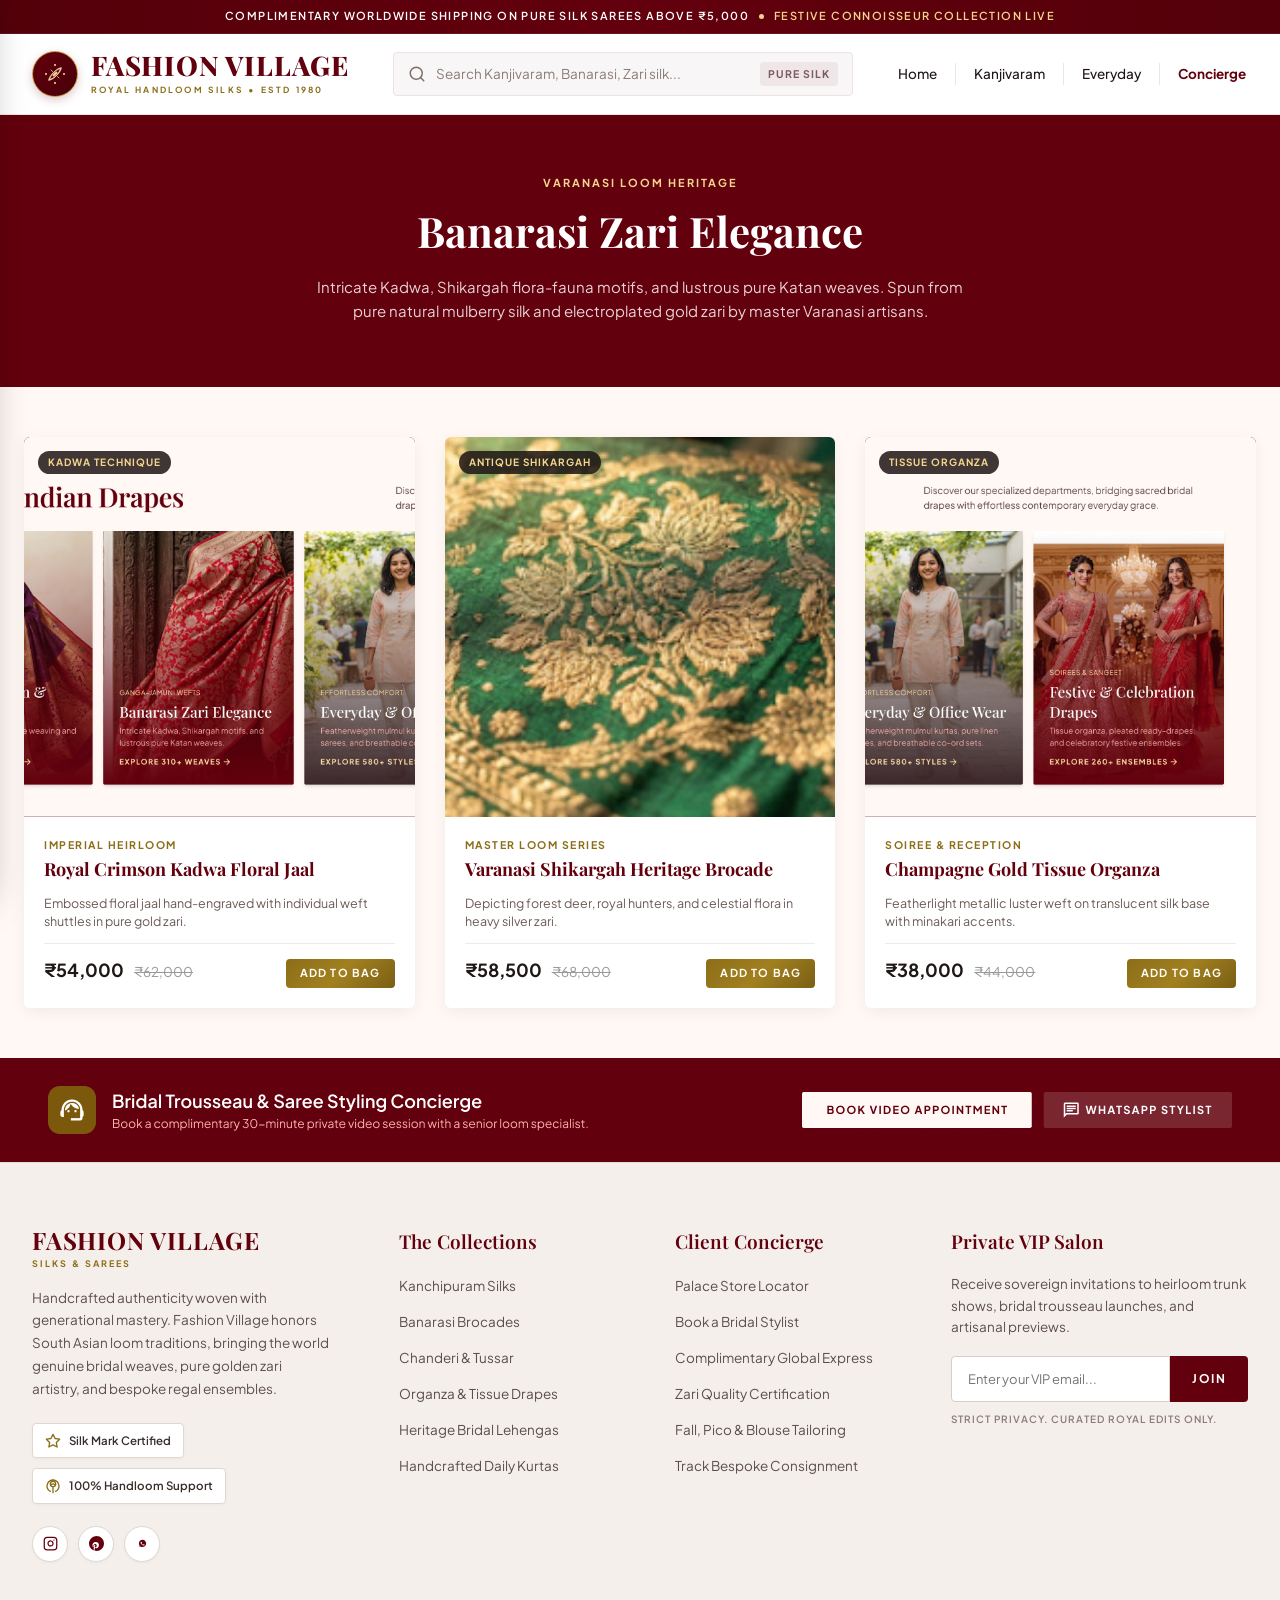
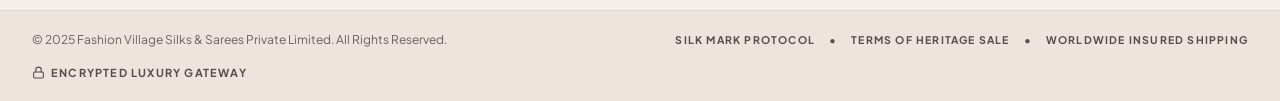
==== commit 3f1c3823: "feat: enhance royal handloom logo branding, eliminate mobile chaos and polish responsive layouts" ====
--- a/banarasi.html
+++ b/banarasi.html
@@ -140,9 +140,26 @@
         </svg>
       </button>
 
-      <a href="index.html" class="brand-logo">
-        <span class="brand-name">FASHION VILLAGE</span>
-        <span class="brand-sub">SILKS &amp; SAREES &bull; HERITAGE WEAVES</span>
+      <a href="index.html" class="brand-logo" aria-label="Fashion Village Home">
+        <div class="brand-crest">
+          <svg width="24" height="24" viewBox="0 0 32 32" fill="none" aria-hidden="true">
+            <g transform="rotate(-45 16 16)">
+              <path d="M4 16 C9 12, 23 12, 28 16 C23 20, 9 20, 4 16 Z" fill="#E8B86D" stroke="#FFFFFF" stroke-width="0.8"/>
+              <path d="M7 16 C11 13.5, 21 13.5, 25 16 C21 18.5, 11 18.5, 7 16 Z" fill="#63000D"/>
+              <rect x="12" y="14.5" width="8" height="3" rx="1.5" fill="#F4D58E"/>
+              <line x1="16" y1="12" x2="16" y2="8" stroke="#F4D58E" stroke-width="1"/>
+              <line x1="16" y1="20" x2="16" y2="24" stroke="#F4D58E" stroke-width="1"/>
+            </g>
+            <circle cx="16" cy="4" r="1.4" fill="#F4D58E"/>
+            <circle cx="16" cy="28" r="1.4" fill="#F4D58E"/>
+            <circle cx="4" cy="16" r="1.4" fill="#F4D58E"/>
+            <circle cx="28" cy="16" r="1.4" fill="#F4D58E"/>
+          </svg>
+        </div>
+        <div class="brand-text">
+          <span class="brand-name">FASHION VILLAGE</span>
+          <span class="brand-sub">ROYAL HANDLOOM SILKS &bull; ESTD 1980</span>
+        </div>
       </a>
 
       <div class="search-container">
--- a/css/style.css
+++ b/css/style.css
@@ -135,20 +135,45 @@
   gap: 20px;
 }
 
-/* Brand Logo (Unclipped & Crisp) */
+/* Brand Logo (Royal Handloom Crest & Grand Typography) */
 .brand-logo {
   display: flex;
-  flex-direction: column;
+  align-items: center;
+  gap: 13px;
   text-decoration: none !important;
   flex-shrink: 0;
 }
 
+.brand-crest {
+  width: 46px;
+  height: 46px;
+  background: linear-gradient(135deg, #63000D 0%, #460009 100%);
+  border: 1.5px solid var(--color-gold);
+  border-radius: 50%;
+  display: flex;
+  align-items: center;
+  justify-content: center;
+  box-shadow: 0 3px 10px rgba(99, 0, 13, 0.22);
+  flex-shrink: 0;
+  transition: transform 0.25s ease, box-shadow 0.25s ease;
+}
+
+.brand-logo:hover .brand-crest {
+  transform: scale(1.06) rotate(4deg);
+  box-shadow: 0 4px 14px rgba(197, 154, 69, 0.35);
+}
+
+.brand-text {
+  display: flex;
+  flex-direction: column;
+}
+
 .brand-name {
   font-family: var(--font-serif);
-  font-size: 24px;
-  font-weight: 700;
+  font-size: 27px;
+  font-weight: 800;
   color: var(--color-maroon);
-  letter-spacing: 0.6px;
+  letter-spacing: 0.8px;
   line-height: 1.05;
 }
 
@@ -1333,35 +1358,76 @@
     padding: 6px 12px;
   }
 
+  /* Top Announcement Bar Mobile */
+  .top-announcement-bar {
+    height: 30px;
+    padding: 0 10px;
+  }
+
   .announcement-text {
     font-size: 9.5px;
-    letter-spacing: 0.5px;
-    white-space: normal;
-    text-align: center;
-    line-height: 1.35;
-  }
-
-  .announcement-text .dot {
+    letter-spacing: 0.8px;
+    white-space: nowrap;
+    overflow: hidden;
+    text-overflow: ellipsis;
+  }
+
+  .announcement-text .dot,
+  .announcement-text span:last-child {
     display: none;
   }
 
-  /* Sticky Header */
+  /* Sticky Header Mobile */
+  .site-header {
+    background-color: #FFFFFF;
+  }
+
   .header-container {
-    height: 58px;
+    height: 72px;
     padding: 0 12px;
     gap: 8px;
+    justify-content: space-between;
+  }
+
+  .brand-logo {
+    display: flex;
+    align-items: center;
+    gap: 9px;
+    margin: 0;
+    flex: 1;
+    justify-content: center;
+    min-width: 0;
+  }
+
+  .brand-crest {
+    width: 36px;
+    height: 36px;
+    border: 1.2px solid var(--color-gold);
+    flex-shrink: 0;
+  }
+
+  .brand-crest svg {
+    width: 22px;
+    height: 22px;
+  }
+
+  .brand-text {
+    display: flex;
+    flex-direction: column;
   }
 
   .brand-name {
-    font-size: 17px;
-    letter-spacing: 0.5px;
-    line-height: 1;
+    font-size: 19px;
+    letter-spacing: 0.6px;
+    line-height: 1.05;
+    white-space: nowrap;
   }
 
   .brand-sub {
-    font-size: 6.5px;
-    letter-spacing: 1px;
+    font-size: 7px;
+    letter-spacing: 1.4px;
     margin-top: 2px;
+    white-space: nowrap;
   }
 
   .search-container {
@@ -1372,31 +1438,42 @@
     display: flex;
     align-items: center;
     justify-content: center;
-    width: 36px;
-    height: 36px;
+    width: 38px;
+    height: 38px;
+    color: var(--color-maroon);
     flex-shrink: 0;
   }
 
   #store-locator-btn,
   .header-v-divider,
   #currency-selector-btn,
-  .user-avatar-circle {
-    display: none;
+  .user-avatar-circle,
+  #wishlist-btn,
+  .header-nav-actions .nav-action-item {
+    display: none !important;
   }
 
   .mobile-search-toggle-btn {
     display: flex !important;
-    width: 34px;
-    height: 34px;
+    width: 36px;
+    height: 36px;
+  }
+
+  #cart-btn {
+    display: flex !important;
+    width: 36px;
+    height: 36px;
   }
 
   .icon-action-btn {
-    width: 34px;
-    height: 34px;
+    width: 36px;
+    height: 36px;
   }
 
   .header-nav-actions {
-    gap: 6px;
+    display: flex;
+    align-items: center;
+    gap: 4px;
     flex-shrink: 0;
   }
 
@@ -1483,3 +1560,710 @@
     width: 100%;
   }
 }
+
+
+/* --------------------------------------------------------------------------
+   11. Dedicated Mobile Luxury Layout System
+   -------------------------------------------------------------------------- */
+.mobile-only {
+  display: none !important;
+}
+
+.desktop-only {
+  display: block;
+}
+
+@media (max-width: 768px) {
+  .desktop-only {
+    display: none !important;
+  }
+  
+  .mobile-only {
+    display: block !important;
+    width: 100%;
+  }
+
+  /* Section Padding */
+  .mobile-section-padding {
+    padding: 38px 16px 34px;
+    width: 100%;
+    box-sizing: border-box;
+  }
+
+  /* Section Headers */
+  .mobile-section-header {
+    text-align: center;
+    margin-bottom: 22px;
+  }
+
+  .mobile-sec-eyebrow {
+    font-size: 9.5px;
+    font-weight: 700;
+    letter-spacing: 2.2px;
+    color: var(--color-gold-deep);
+    text-transform: uppercase;
+    display: block;
+    margin-bottom: 6px;
+  }
+
+  .mobile-sec-title {
+    font-family: 'Cormorant Garamond', 'Playfair Display', Georgia, serif;
+    font-size: 27px;
+    font-weight: 700;
+    color: var(--color-maroon);
+    line-height: 1.15;
+    margin: 0;
+  }
+
+  .mobile-sec-divider {
+    width: 44px;
+    height: 2px;
+    background: var(--color-gold);
+    margin: 10px auto 0;
+    border-radius: 2px;
+  }
+
+  .mobile-sec-desc {
+    font-size: 13px;
+    color: #61524F;
+    line-height: 1.6;
+    margin-top: 10px;
+    max-width: 460px;
+    margin-left: auto;
+    margin-right: auto;
+  }
+
+  /* Hero Section */
+  .mobile-hero-wrapper {
+    background-color: var(--color-maroon);
+    color: #FFFFFF;
+    width: 100%;
+    overflow: hidden;
+  }
+
+  .mobile-hero-img-box {
+    position: relative;
+    width: 100%;
+    max-height: 380px;
+    overflow: hidden;
+  }
+
+  .mobile-hero-img-box img {
+    width: 100%;
+    height: 100%;
+    object-fit: cover;
+    object-position: top center;
+  }
+
+  .mobile-hero-gradient-overlay {
+    position: absolute;
+    inset: 0;
+    background: linear-gradient(180deg, rgba(99,0,13,0.1) 0%, rgba(99,0,13,0.9) 88%, #63000D 100%);
+  }
+
+  .mobile-hero-badge-pill {
+    position: absolute;
+    top: 16px;
+    left: 16px;
+    background: rgba(30, 15, 15, 0.85);
+    border: 1px solid rgba(244, 213, 142, 0.4);
+    color: var(--color-gold-light);
+    font-size: 9.5px;
+    font-weight: 700;
+    letter-spacing: 1.6px;
+    padding: 5px 12px;
+    border-radius: 999px;
+    backdrop-filter: blur(4px);
+  }
+
+  .mobile-hero-body {
+    padding: 16px 20px 32px;
+    text-align: center;
+  }
+
+  .mobile-sub-tag {
+    font-size: 9.5px;
+    font-weight: 700;
+    letter-spacing: 2px;
+    color: var(--color-gold-light);
+    text-transform: uppercase;
+    display: block;
+    margin-bottom: 8px;
+  }
+
+  .mobile-hero-title {
+    font-family: 'Cormorant Garamond', 'Playfair Display', Georgia, serif;
+    font-size: 32px;
+    font-weight: 700;
+    color: #FFFFFF;
+    line-height: 1.15;
+    margin: 0 0 10px;
+  }
+
+  .mobile-hero-desc {
+    font-size: 13.5px;
+    color: #EBDAD8;
+    line-height: 1.6;
+    margin: 0 auto 20px;
+    max-width: 440px;
+  }
+
+  .mobile-hero-cta-grid {
+    display: flex;
+    flex-direction: column;
+    gap: 10px;
+    margin-bottom: 24px;
+  }
+
+  .mobile-btn-primary {
+    background: linear-gradient(135deg, #C59A45 0%, #E8B86D 50%, #C59A45 100%);
+    color: #201817;
+    font-size: 12px;
+    font-weight: 700;
+    letter-spacing: 1.5px;
+    padding: 14px 20px;
+    border-radius: 4px;
+    display: block;
+    text-align: center;
+    text-transform: uppercase;
+    box-shadow: 0 4px 15px rgba(0,0,0,0.25);
+    text-decoration: none !important;
+  }
+
+  .mobile-btn-secondary {
+    background: rgba(255, 255, 255, 0.08);
+    border: 1px solid rgba(255, 255, 255, 0.3);
+    color: #FFFFFF;
+    font-size: 12px;
+    font-weight: 700;
+    letter-spacing: 1.5px;
+    padding: 13px 20px;
+    border-radius: 4px;
+    display: block;
+    text-align: center;
+    text-transform: uppercase;
+    text-decoration: none !important;
+  }
+
+  .mobile-stats-row {
+    display: grid;
+    grid-template-columns: 1fr 1fr 1fr;
+    gap: 8px;
+    margin-bottom: 24px;
+    padding: 14px 10px;
+    background: rgba(0, 0, 0, 0.25);
+    border-radius: 6px;
+    border: 1px solid rgba(255, 255, 255, 0.08);
+  }
+
+  .mobile-stat-card {
+    text-align: center;
+  }
+
+  .mobile-stat-num {
+    font-family: 'Cormorant Garamond', 'Playfair Display', Georgia, serif;
+    font-size: 19px;
+    font-weight: 700;
+    color: var(--color-gold-light);
+    line-height: 1;
+  }
+
+  .mobile-stat-lbl {
+    font-size: 8.5px;
+    font-weight: 600;
+    letter-spacing: 0.8px;
+    color: #D1BEBA;
+    margin-top: 4px;
+    text-transform: uppercase;
+  }
+
+  /* Featured Saree Card in Hero */
+  .mobile-featured-card {
+    background: #FFFFFF;
+    border-radius: 8px;
+    padding: 12px 14px;
+    display: flex;
+    align-items: center;
+    gap: 14px;
+    text-align: left;
+    color: #201817;
+    cursor: pointer;
+    box-shadow: 0 8px 24px rgba(0,0,0,0.35);
+    transition: transform 0.2s ease;
+  }
+
+  .mobile-featured-thumb {
+    width: 60px;
+    height: 60px;
+    border-radius: 6px;
+    overflow: hidden;
+    flex-shrink: 0;
+    border: 1px solid #ECE3D9;
+  }
+
+  .mobile-featured-thumb img {
+    width: 100%;
+    height: 100%;
+    object-fit: cover;
+  }
+
+  .mobile-featured-info {
+    flex: 1;
+    min-width: 0;
+  }
+
+  .mobile-featured-tag {
+    font-size: 8.5px;
+    font-weight: 700;
+    letter-spacing: 1.2px;
+    color: var(--color-gold-deep);
+    text-transform: uppercase;
+    display: block;
+  }
+
+  .mobile-featured-name {
+    font-family: 'Cormorant Garamond', var(--font-serif);
+    font-size: 15px;
+    font-weight: 700;
+    color: var(--color-maroon);
+    margin: 2px 0 4px;
+    white-space: nowrap;
+    overflow: hidden;
+    text-overflow: ellipsis;
+  }
+
+  .mobile-featured-price-row {
+    display: flex;
+    align-items: baseline;
+    gap: 8px;
+  }
+
+  .mobile-price {
+    font-size: 15px;
+    font-weight: 700;
+    color: #201817;
+  }
+
+  .mobile-strike {
+    font-size: 12px;
+    color: #9E8F8B;
+    text-decoration: line-through;
+  }
+
+  .mobile-pill {
+    font-size: 9px;
+    background: #FEF3C7;
+    color: #92400E;
+    font-weight: 700;
+    padding: 1px 6px;
+    border-radius: 3px;
+  }
+
+  .mobile-card-chevron {
+    color: var(--color-maroon);
+    flex-shrink: 0;
+  }
+
+  /* Concierge Section */
+  .mobile-concierge-wrapper {
+    background-color: var(--color-maroon);
+    padding: 24px 16px;
+    border-top: 1px solid rgba(255, 255, 255, 0.1);
+    border-bottom: 1px solid rgba(255, 255, 255, 0.1);
+  }
+
+  .mobile-concierge-card {
+    background: #50000A;
+    border: 1px solid rgba(244, 213, 142, 0.3);
+    border-radius: 8px;
+    padding: 22px 18px;
+    text-align: center;
+  }
+
+  .mobile-concierge-eyebrow {
+    font-size: 9px;
+    font-weight: 700;
+    letter-spacing: 2px;
+    color: var(--color-gold-light);
+    text-transform: uppercase;
+  }
+
+  .mobile-concierge-title {
+    font-family: 'Cormorant Garamond', 'Playfair Display', Georgia, serif;
+    font-size: 23px;
+    font-weight: 700;
+    color: #FFFFFF;
+    margin: 6px 0 8px;
+  }
+
+  .mobile-concierge-desc {
+    font-size: 12.5px;
+    color: #EBDAD8;
+    line-height: 1.6;
+    margin-bottom: 18px;
+  }
+
+  .mobile-concierge-actions {
+    display: flex;
+    flex-direction: column;
+    gap: 10px;
+  }
+
+  .mobile-btn-gold {
+    background: linear-gradient(135deg, #C59A45 0%, #E8B86D 50%, #C59A45 100%);
+    color: #201817;
+    font-size: 11.5px;
+    font-weight: 700;
+    letter-spacing: 1.2px;
+    padding: 12px 16px;
+    border-radius: 4px;
+    display: flex;
+    align-items: center;
+    justify-content: center;
+    gap: 8px;
+    border: none;
+    cursor: pointer;
+    width: 100%;
+  }
+
+  .mobile-btn-wa {
+    background: #128C7E;
+    color: #FFFFFF;
+    font-size: 11.5px;
+    font-weight: 700;
+    letter-spacing: 1.2px;
+    padding: 12px 16px;
+    border-radius: 4px;
+    display: flex;
+    align-items: center;
+    justify-content: center;
+    gap: 8px;
+    border: none;
+    cursor: pointer;
+    width: 100%;
+  }
+
+  /* Categories Grid (2x2) */
+  .mobile-categories-grid {
+    display: grid;
+    grid-template-columns: 1fr 1fr;
+    gap: 12px;
+  }
+
+  .mobile-cat-card {
+    background: #52000A;
+    border-radius: 8px;
+    overflow: hidden;
+    box-shadow: 0 4px 14px rgba(0,0,0,0.08);
+    border: 1px solid #E5DBD1;
+    display: block;
+    aspect-ratio: 1 / 1.34;
+    text-decoration: none !important;
+    transition: transform 0.2s ease, box-shadow 0.2s ease;
+  }
+
+  .mobile-cat-card:hover,
+  .mobile-cat-card:active {
+    transform: translateY(-2px);
+    box-shadow: 0 6px 18px rgba(99, 0, 13, 0.18);
+  }
+
+  .mobile-cat-card img {
+    width: 100%;
+    height: 100%;
+    object-fit: cover;
+    display: block;
+  }
+
+  /* Bestsellers 2-Column Grid */
+  .mobile-products-grid {
+    display: grid;
+    grid-template-columns: 1fr 1fr;
+    gap: 12px;
+  }
+
+  .mobile-prod-card {
+    background: #FFFFFF;
+    border-radius: 8px;
+    overflow: hidden;
+    box-shadow: 0 4px 14px rgba(0,0,0,0.06);
+    border: 1px solid #EBE2D8;
+    display: flex;
+    flex-direction: column;
+    cursor: pointer;
+    transition: transform 0.2s ease, box-shadow 0.2s ease;
+  }
+
+  .mobile-prod-card:hover {
+    transform: translateY(-2px);
+    box-shadow: 0 6px 18px rgba(0,0,0,0.1);
+  }
+
+  .mobile-prod-img-box {
+    position: relative;
+    width: 100%;
+    aspect-ratio: 1 / 1.3;
+    overflow: hidden;
+    background: #FAF8F5;
+  }
+
+  .mobile-prod-img-box img {
+    width: 100%;
+    height: 100%;
+    object-fit: cover;
+  }
+
+  .mobile-prod-badge {
+    position: absolute;
+    top: 8px;
+    left: 8px;
+    background: rgba(30, 20, 20, 0.85);
+    color: var(--color-gold-light);
+    font-size: 8px;
+    font-weight: 700;
+    letter-spacing: 0.8px;
+    padding: 3px 7px;
+    border-radius: 999px;
+  }
+
+  .mobile-prod-body {
+    padding: 12px 10px 14px;
+    display: flex;
+    flex-direction: column;
+    flex: 1;
+  }
+
+  .mobile-prod-cat {
+    font-size: 8.5px;
+    font-weight: 700;
+    letter-spacing: 1px;
+    color: var(--color-gold-deep);
+    text-transform: uppercase;
+  }
+
+  .mobile-prod-title {
+    font-family: 'Cormorant Garamond', 'Playfair Display', Georgia, serif;
+    font-size: 14.5px;
+    font-weight: 700;
+    color: var(--color-maroon);
+    line-height: 1.25;
+    margin: 3px 0 4px;
+    min-height: 36px;
+  }
+
+  .mobile-prod-meta {
+    font-size: 10.5px;
+    color: #7E706D;
+    line-height: 1.35;
+    margin-bottom: 8px;
+  }
+
+  .mobile-prod-price-box {
+    display: flex;
+    align-items: baseline;
+    gap: 6px;
+    margin-top: auto;
+    padding-top: 8px;
+    border-top: 1px solid #F0EAE4;
+  }
+
+  .mobile-prod-price {
+    font-size: 14.5px;
+    font-weight: 700;
+    color: #201817;
+  }
+
+  .mobile-prod-strike {
+    font-size: 11px;
+    color: #999;
+    text-decoration: line-through;
+  }
+
+  .mobile-prod-cta {
+    margin-top: 8px;
+    width: 100%;
+    padding: 7px 0;
+    background: #FAF8F5;
+    border: 1px solid #E0D4C7;
+    border-radius: 4px;
+    font-size: 10.5px;
+    font-weight: 700;
+    color: var(--color-maroon);
+    letter-spacing: 0.8px;
+    text-transform: uppercase;
+    cursor: pointer;
+  }
+
+  /* Everyday Grace Feature */
+  .mobile-everyday-cards {
+    display: flex;
+    flex-direction: column;
+    gap: 14px;
+  }
+
+  .mobile-everyday-banner {
+    position: relative;
+    border-radius: 6px;
+    overflow: hidden;
+    box-shadow: 0 4px 14px rgba(0,0,0,0.06);
+  }
+
+  .mobile-banner-caption {
+    position: absolute;
+    bottom: 0;
+    left: 0;
+    right: 0;
+    padding: 10px 14px;
+    background: linear-gradient(180deg, transparent 0%, rgba(20,10,10,0.85) 100%);
+    color: #FFFFFF;
+    font-size: 12px;
+    font-weight: 600;
+    letter-spacing: 0.5px;
+  }
+
+  /* Craftsmanship Card */
+  .mobile-craft-card {
+    background: #FFFFFF;
+    border-radius: 8px;
+    overflow: hidden;
+    box-shadow: 0 6px 20px rgba(0,0,0,0.07);
+    border: 1px solid #E2D7CF;
+  }
+
+  .mobile-craft-img {
+    width: 100%;
+    max-height: 240px;
+    overflow: hidden;
+  }
+
+  .mobile-craft-img img {
+    width: 100%;
+    height: 100%;
+    object-fit: cover;
+  }
+
+  .mobile-craft-body {
+    padding: 20px 16px;
+    text-align: center;
+  }
+
+  .mobile-craft-btns {
+    display: flex;
+    flex-direction: column;
+    gap: 10px;
+    margin-top: 16px;
+  }
+
+  /* Testimonials */
+  .mobile-press-quote-box {
+    background: #FFFFFF;
+    border: 1px solid #E2D7CF;
+    border-left: 4px solid var(--color-gold);
+    border-radius: 6px;
+    padding: 18px 16px;
+    margin-bottom: 20px;
+    position: relative;
+    box-shadow: 0 4px 14px rgba(0,0,0,0.04);
+  }
+
+  .mobile-quote-mark {
+    font-family: 'Playfair Display', Georgia, serif;
+    font-size: 34px;
+    color: var(--color-gold);
+    line-height: 1;
+    margin-bottom: -10px;
+  }
+
+  .mobile-quote-text {
+    font-family: 'Playfair Display', Georgia, serif;
+    font-size: 15px;
+    font-style: italic;
+    color: #2F2423;
+    line-height: 1.55;
+    margin-bottom: 8px;
+  }
+
+  .mobile-quote-author {
+    font-size: 11px;
+    font-weight: 700;
+    letter-spacing: 0.8px;
+    color: var(--color-maroon);
+    text-transform: uppercase;
+  }
+
+  .mobile-reviews-stack {
+    display: flex;
+    flex-direction: column;
+    gap: 12px;
+    margin-bottom: 20px;
+  }
+
+  .mobile-review-card {
+    background: #FFFFFF;
+    border: 1px solid #ECE3D9;
+    border-radius: 6px;
+    padding: 14px 14px;
+    box-shadow: 0 2px 8px rgba(0,0,0,0.03);
+  }
+
+  .mobile-review-stars {
+    color: #C59A45;
+    font-size: 13px;
+    letter-spacing: 2px;
+    margin-bottom: 6px;
+  }
+
+  .mobile-review-p {
+    font-size: 12.5px;
+    color: #4A3C3A;
+    line-height: 1.55;
+    margin-bottom: 8px;
+    font-style: italic;
+  }
+
+  .mobile-reviewer-info {
+    font-size: 11px;
+    color: #7A6966;
+  }
+
+  .mobile-press-strip {
+    display: flex;
+    flex-wrap: wrap;
+    align-items: center;
+    justify-content: center;
+    gap: 8px 12px;
+    font-size: 9.5px;
+    font-weight: 700;
+    letter-spacing: 1.5px;
+    color: #8C7B77;
+    text-transform: uppercase;
+    padding-top: 14px;
+    border-top: 1px dashed #DDD2C7;
+  }
+
+  /* Instagram Gallery Grid */
+  .mobile-gallery-grid {
+    display: grid;
+    grid-template-columns: repeat(3, 1fr);
+    gap: 8px;
+  }
+
+  .mobile-gallery-item {
+    aspect-ratio: 1 / 1.15;
+    border-radius: 4px;
+    overflow: hidden;
+    box-shadow: 0 2px 6px rgba(0,0,0,0.08);
+    cursor: pointer;
+  }
+
+  .mobile-gallery-item:first-child {
+    grid-column: span 2;
+    aspect-ratio: 1.8 / 1;
+  }
+
+  .mobile-gallery-item img {
+    width: 100%;
+    height: 100%;
+    object-fit: cover;
+  }
+}
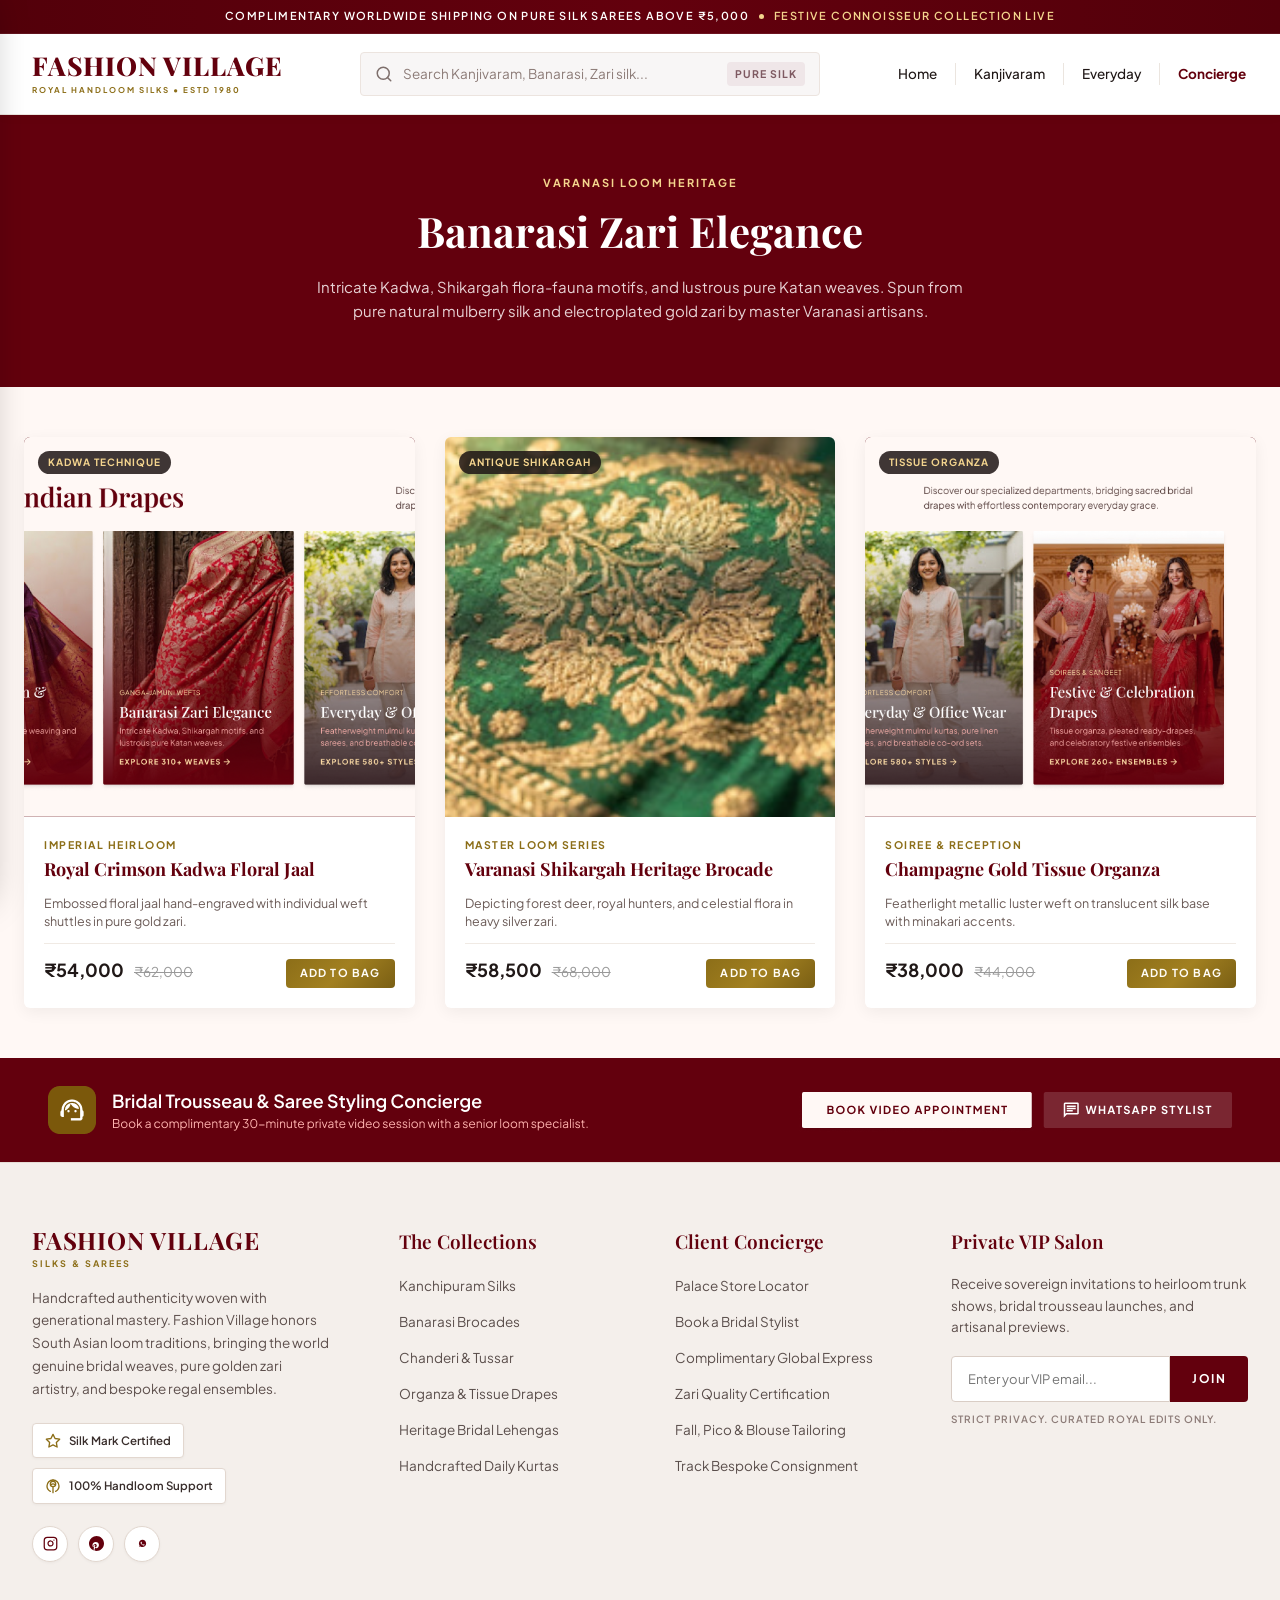
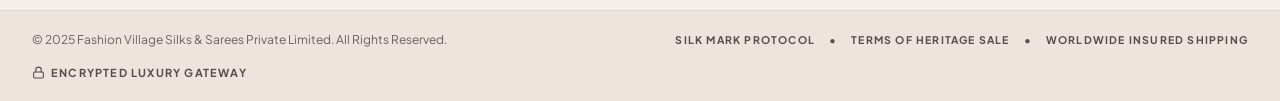
==== commit 43a8bea2: "fix(mobile): perfect responsive handloom weaver story, everyday grace spotlight, and unified Playfai" ====
--- a/banarasi.html
+++ b/banarasi.html
@@ -141,25 +141,8 @@
       </button>
 
       <a href="index.html" class="brand-logo" aria-label="Fashion Village Home">
-        <div class="brand-crest">
-          <svg width="24" height="24" viewBox="0 0 32 32" fill="none" aria-hidden="true">
-            <g transform="rotate(-45 16 16)">
-              <path d="M4 16 C9 12, 23 12, 28 16 C23 20, 9 20, 4 16 Z" fill="#E8B86D" stroke="#FFFFFF" stroke-width="0.8"/>
-              <path d="M7 16 C11 13.5, 21 13.5, 25 16 C21 18.5, 11 18.5, 7 16 Z" fill="#63000D"/>
-              <rect x="12" y="14.5" width="8" height="3" rx="1.5" fill="#F4D58E"/>
-              <line x1="16" y1="12" x2="16" y2="8" stroke="#F4D58E" stroke-width="1"/>
-              <line x1="16" y1="20" x2="16" y2="24" stroke="#F4D58E" stroke-width="1"/>
-            </g>
-            <circle cx="16" cy="4" r="1.4" fill="#F4D58E"/>
-            <circle cx="16" cy="28" r="1.4" fill="#F4D58E"/>
-            <circle cx="4" cy="16" r="1.4" fill="#F4D58E"/>
-            <circle cx="28" cy="16" r="1.4" fill="#F4D58E"/>
-          </svg>
-        </div>
-        <div class="brand-text">
-          <span class="brand-name">FASHION VILLAGE</span>
-          <span class="brand-sub">ROYAL HANDLOOM SILKS &bull; ESTD 1980</span>
-        </div>
+        <span class="brand-name">FASHION VILLAGE</span>
+        <span class="brand-sub">ROYAL HANDLOOM SILKS &bull; ESTD 1980</span>
       </a>
 
       <div class="search-container">
--- a/css/style.css
+++ b/css/style.css
@@ -19,7 +19,7 @@
   --color-footer-bg: #1B1514;
   --color-footer-border: rgba(255, 255, 255, 0.1);
 
-  --font-serif: 'Playfair Display', 'Cormorant Garamond', Georgia, serif;
+  --font-serif: 'Playfair Display', Georgia, serif;
   --font-sans: 'Plus Jakarta Sans', -apple-system, BlinkMacSystemFont, 'Segoe UI', Roboto, sans-serif;
 
   --max-width: 1280px;
@@ -135,42 +135,17 @@
   gap: 20px;
 }
 
-/* Brand Logo (Royal Handloom Crest & Grand Typography) */
+/* Brand Logo (Pure Refined Typography - No Icon) */
 .brand-logo {
   display: flex;
-  align-items: center;
-  gap: 13px;
+  flex-direction: column;
   text-decoration: none !important;
   flex-shrink: 0;
 }
 
-.brand-crest {
-  width: 46px;
-  height: 46px;
-  background: linear-gradient(135deg, #63000D 0%, #460009 100%);
-  border: 1.5px solid var(--color-gold);
-  border-radius: 50%;
-  display: flex;
-  align-items: center;
-  justify-content: center;
-  box-shadow: 0 3px 10px rgba(99, 0, 13, 0.22);
-  flex-shrink: 0;
-  transition: transform 0.25s ease, box-shadow 0.25s ease;
-}
-
-.brand-logo:hover .brand-crest {
-  transform: scale(1.06) rotate(4deg);
-  box-shadow: 0 4px 14px rgba(197, 154, 69, 0.35);
-}
-
-.brand-text {
-  display: flex;
-  flex-direction: column;
-}
-
 .brand-name {
   font-family: var(--font-serif);
-  font-size: 27px;
+  font-size: 26px;
   font-weight: 800;
   color: var(--color-maroon);
   letter-spacing: 0.8px;
@@ -178,9 +153,9 @@
 }
 
 .brand-sub {
-  font-size: 8.5px;
+  font-size: 8px;
   font-weight: 700;
-  letter-spacing: 2.2px;
+  letter-spacing: 2px;
   color: var(--color-gold-deep);
   text-transform: uppercase;
   margin-top: 4px;
@@ -438,6 +413,7 @@
   flex-direction: column;
   align-items: center;
   justify-content: center;
+  scroll-margin-top: 80px;
 }
 
 .section-frame {
@@ -1391,42 +1367,26 @@
 
   .brand-logo {
     display: flex;
+    flex-direction: column;
     align-items: center;
-    gap: 9px;
-    margin: 0;
+    justify-content: center;
+    text-align: center;
+    margin: 0 auto;
     flex: 1;
-    justify-content: center;
     min-width: 0;
   }
 
-  .brand-crest {
-    width: 36px;
-    height: 36px;
-    border: 1.2px solid var(--color-gold);
-    flex-shrink: 0;
-  }
-
-  .brand-crest svg {
-    width: 22px;
-    height: 22px;
-  }
-
-  .brand-text {
-    display: flex;
-    flex-direction: column;
-  }
-
   .brand-name {
-    font-size: 19px;
-    letter-spacing: 0.6px;
+    font-size: 21px;
+    letter-spacing: 0.8px;
     line-height: 1.05;
     white-space: nowrap;
   }
 
   .brand-sub {
-    font-size: 7px;
-    letter-spacing: 1.4px;
-    margin-top: 2px;
+    font-size: 7.5px;
+    letter-spacing: 1.6px;
+    margin-top: 3px;
     white-space: nowrap;
   }
 
@@ -1607,7 +1567,7 @@
   }
 
   .mobile-sec-title {
-    font-family: 'Cormorant Garamond', 'Playfair Display', Georgia, serif;
+    font-family: var(--font-serif);
     font-size: 27px;
     font-weight: 700;
     color: var(--color-maroon);
@@ -1692,7 +1652,7 @@
   }
 
   .mobile-hero-title {
-    font-family: 'Cormorant Garamond', 'Playfair Display', Georgia, serif;
+    font-family: var(--font-serif);
     font-size: 32px;
     font-weight: 700;
     color: #FFFFFF;
@@ -1761,7 +1721,7 @@
   }
 
   .mobile-stat-num {
-    font-family: 'Cormorant Garamond', 'Playfair Display', Georgia, serif;
+    font-family: var(--font-serif);
     font-size: 19px;
     font-weight: 700;
     color: var(--color-gold-light);
@@ -1822,7 +1782,7 @@
   }
 
   .mobile-featured-name {
-    font-family: 'Cormorant Garamond', var(--font-serif);
+    font-family: var(--font-serif);
     font-size: 15px;
     font-weight: 700;
     color: var(--color-maroon);
@@ -1889,7 +1849,7 @@
   }
 
   .mobile-concierge-title {
-    font-family: 'Cormorant Garamond', 'Playfair Display', Georgia, serif;
+    font-family: var(--font-serif);
     font-size: 23px;
     font-weight: 700;
     color: #FFFFFF;
@@ -2042,7 +2002,7 @@
   }
 
   .mobile-prod-title {
-    font-family: 'Cormorant Garamond', 'Playfair Display', Georgia, serif;
+    font-family: var(--font-serif);
     font-size: 14.5px;
     font-weight: 700;
     color: var(--color-maroon);
@@ -2094,64 +2054,324 @@
     cursor: pointer;
   }
 
-  /* Everyday Grace Feature */
-  .mobile-everyday-cards {
+  /* --------------------------------------------------------------------------
+     Section 5: Everyday Grace Spotlight (Mobile)
+     -------------------------------------------------------------------------- */
+  .mobile-everyday-editorial-card {
+    background: #FFFFFF;
+    border: 1px solid #EBE2D8;
+    border-top: 3.5px solid var(--color-maroon);
+    border-radius: 8px;
+    padding: 22px 18px;
+    margin-bottom: 20px;
+    box-shadow: 0 4px 18px rgba(99, 0, 13, 0.05);
+  }
+
+  .mobile-ed-badge {
+    background: #FAF3EC;
+    border: 1px solid #E5D7C7;
+    color: var(--color-maroon);
+    font-family: var(--font-sans);
+    font-size: 9px;
+    font-weight: 700;
+    letter-spacing: 1.5px;
+    padding: 4px 10px;
+    border-radius: 999px;
+    display: inline-block;
+    margin-bottom: 12px;
+    text-transform: uppercase;
+  }
+
+  .mobile-ed-title {
+    font-family: 'Playfair Display', Georgia, serif;
+    font-size: 21px;
+    font-weight: 700;
+    color: #201817;
+    line-height: 1.28;
+    margin-bottom: 10px;
+  }
+
+  .mobile-ed-title em {
+    font-style: italic;
+    color: var(--color-maroon);
+  }
+
+  .mobile-ed-p {
+    font-family: var(--font-sans);
+    font-size: 13px;
+    color: #5C4D4A;
+    line-height: 1.6;
+    margin-bottom: 16px;
+  }
+
+  .mobile-ed-features {
     display: flex;
     flex-direction: column;
-    gap: 14px;
-  }
-
-  .mobile-everyday-banner {
-    position: relative;
-    border-radius: 6px;
-    overflow: hidden;
-    box-shadow: 0 4px 14px rgba(0,0,0,0.06);
-  }
-
-  .mobile-banner-caption {
-    position: absolute;
-    bottom: 0;
-    left: 0;
-    right: 0;
-    padding: 10px 14px;
-    background: linear-gradient(180deg, transparent 0%, rgba(20,10,10,0.85) 100%);
-    color: #FFFFFF;
+    gap: 12px;
+    border-top: 1px dashed #E5DCD4;
+    padding-top: 14px;
+  }
+
+  .mobile-ed-feature-item {
+    display: flex;
+    align-items: flex-start;
+    gap: 12px;
+  }
+
+  .mobile-ed-check {
+    width: 20px;
+    height: 20px;
+    border-radius: 50%;
+    background: #FAF2E6;
+    border: 1px solid #E6D2B5;
+    display: flex;
+    align-items: center;
+    justify-content: center;
+    flex-shrink: 0;
+    color: #8C6E18;
+    padding: 3px;
+    margin-top: 1px;
+  }
+
+  .mobile-ed-feature-item strong {
+    font-family: 'Playfair Display', Georgia, serif;
+    font-size: 13.5px;
+    font-weight: 700;
+    color: var(--color-maroon);
+    display: block;
+    line-height: 1.3;
+    margin-bottom: 2px;
+  }
+
+  .mobile-ed-feature-item span {
+    font-family: var(--font-sans);
     font-size: 12px;
-    font-weight: 600;
-    letter-spacing: 0.5px;
-  }
-
-  /* Craftsmanship Card */
-  .mobile-craft-card {
+    color: #6E5F5C;
+    line-height: 1.45;
+    display: block;
+  }
+
+  /* Everyday Products Layout (Luxury Horizontal Track) */
+  .mobile-everyday-prods-grid {
+    display: flex;
+    gap: 12px;
+    overflow-x: auto;
+    scroll-snap-type: x mandatory;
+    padding: 4px 2px 14px;
+    margin-top: 6px;
+    -webkit-overflow-scrolling: touch;
+    scrollbar-width: none;
+  }
+
+  .mobile-everyday-prods-grid::-webkit-scrollbar {
+    display: none;
+  }
+
+  .mobile-everyday-prod-card {
+    flex: 0 0 74%;
+    scroll-snap-align: start;
     background: #FFFFFF;
+    border: 1px solid #EBE2D8;
     border-radius: 8px;
     overflow: hidden;
-    box-shadow: 0 6px 20px rgba(0,0,0,0.07);
-    border: 1px solid #E2D7CF;
-  }
-
-  .mobile-craft-img {
+    box-shadow: 0 4px 14px rgba(0, 0, 0, 0.05);
+    cursor: pointer;
+    transition: transform 0.2s ease, box-shadow 0.2s ease;
+    display: flex;
+    flex-direction: column;
+  }
+
+  .mobile-everyday-prod-card:active {
+    transform: scale(0.98);
+  }
+
+  .mobile-ed-thumb {
     width: 100%;
-    max-height: 240px;
+    aspect-ratio: 1 / 1.25;
     overflow: hidden;
-  }
-
-  .mobile-craft-img img {
+    background: #FAF8F5;
+  }
+
+  .mobile-ed-thumb img {
     width: 100%;
     height: 100%;
     object-fit: cover;
-  }
-
-  .mobile-craft-body {
-    padding: 20px 16px;
-    text-align: center;
+    object-position: center top;
+  }
+
+  .mobile-ed-info {
+    padding: 12px 14px 14px;
+    display: flex;
+    flex-direction: column;
+    flex: 1;
+  }
+
+  .mobile-ed-cat {
+    font-family: var(--font-sans);
+    font-size: 8.5px;
+    font-weight: 700;
+    letter-spacing: 1.2px;
+    color: var(--color-gold-deep);
+    text-transform: uppercase;
+  }
+
+  .mobile-ed-name {
+    font-family: 'Playfair Display', Georgia, serif;
+    font-size: 15px;
+    font-weight: 700;
+    color: var(--color-maroon);
+    line-height: 1.25;
+    margin: 3px 0 6px;
+  }
+
+  .mobile-ed-price {
+    font-family: var(--font-sans);
+    font-size: 15px;
+    font-weight: 700;
+    color: #201817;
+    margin-top: auto;
+  }
+
+  /* --------------------------------------------------------------------------
+     Section 6: The Craftsmanship & Weaver Story (Mobile Handloom Mastery)
+     -------------------------------------------------------------------------- */
+  .mobile-weaver-hero-card {
+    background: #FFFFFF;
+    border-radius: 10px;
+    overflow: hidden;
+    border: 1px solid #E2D7CF;
+    box-shadow: 0 6px 20px rgba(0, 0, 0, 0.07);
+    margin-bottom: 20px;
+    position: relative;
+  }
+
+  .mobile-weaver-img-wrap {
+    width: 100%;
+    aspect-ratio: 16 / 10;
+    overflow: hidden;
+    position: relative;
+  }
+
+  .mobile-weaver-img-wrap img {
+    width: 100%;
+    height: 100%;
+    object-fit: cover;
+  }
+
+  .mobile-loom-steps-stack {
+    display: flex;
+    flex-direction: column;
+    gap: 12px;
+    margin-bottom: 18px;
+  }
+
+  .mobile-loom-step-item {
+    background: #FFFFFF;
+    border: 1px solid #EBE2D8;
+    border-radius: 10px;
+    padding: 16px 14px;
+    display: flex;
+    align-items: flex-start;
+    gap: 14px;
+    box-shadow: 0 3px 12px rgba(99, 0, 13, 0.04);
+  }
+
+  .mobile-step-num-badge {
+    width: 36px;
+    height: 36px;
+    border-radius: 50%;
+    background: linear-gradient(135deg, #63000D 0%, #460009 100%);
+    color: #F4D58E;
+    font-family: 'Playfair Display', Georgia, serif;
+    font-size: 16px;
+    font-weight: 700;
+    display: flex;
+    align-items: center;
+    justify-content: center;
+    flex-shrink: 0;
+    border: 1.5px solid rgba(244, 213, 142, 0.5);
+    box-shadow: 0 3px 8px rgba(99, 0, 13, 0.25);
+  }
+
+  .mobile-step-body {
+    flex: 1;
+    min-width: 0;
+  }
+
+  .mobile-step-heading {
+    font-family: 'Playfair Display', Georgia, serif;
+    font-size: 16px;
+    font-weight: 700;
+    color: var(--color-maroon);
+    line-height: 1.25;
+    margin: 0 0 6px 0;
+  }
+
+  .mobile-step-text {
+    font-family: var(--font-sans);
+    font-size: 12.5px;
+    color: #5C4C49;
+    line-height: 1.55;
+    margin: 0;
+  }
+
+  .mobile-fair-trade-strip {
+    background: #FAF5EE;
+    border: 1px solid #E3D5C5;
+    border-radius: 8px;
+    padding: 12px 14px;
+    display: flex;
+    align-items: center;
+    justify-content: space-between;
+    gap: 10px;
+    box-shadow: 0 2px 6px rgba(0, 0, 0, 0.03);
+  }
+
+  .mobile-fair-trade-left {
+    display: flex;
+    align-items: center;
+    gap: 10px;
+    font-family: 'Playfair Display', Georgia, serif;
+    font-size: 13.5px;
+    font-weight: 700;
+    color: var(--color-maroon);
+  }
+
+  .mobile-fair-trade-link {
+    font-family: var(--font-sans);
+    font-size: 10px;
+    font-weight: 700;
+    letter-spacing: 0.8px;
+    color: #FFFFFF;
+    background: var(--color-maroon);
+    padding: 8px 12px;
+    border-radius: 4px;
+    text-transform: uppercase;
+    white-space: nowrap;
+    text-decoration: none !important;
   }
 
   .mobile-craft-btns {
     display: flex;
     flex-direction: column;
     gap: 10px;
-    margin-top: 16px;
+    margin-top: 18px;
+  }
+
+  .mobile-craft-btns .mobile-btn-secondary {
+    background: #FFFFFF;
+    border: 1.5px solid var(--color-maroon);
+    color: var(--color-maroon);
+    font-weight: 700;
+    font-size: 12px;
+    letter-spacing: 1.2px;
+    padding: 13px 20px;
+    border-radius: 4px;
+    display: block;
+    text-align: center;
+    text-transform: uppercase;
+    box-shadow: 0 2px 8px rgba(99, 0, 13, 0.06);
+    text-decoration: none !important;
   }
 
   /* Testimonials */
